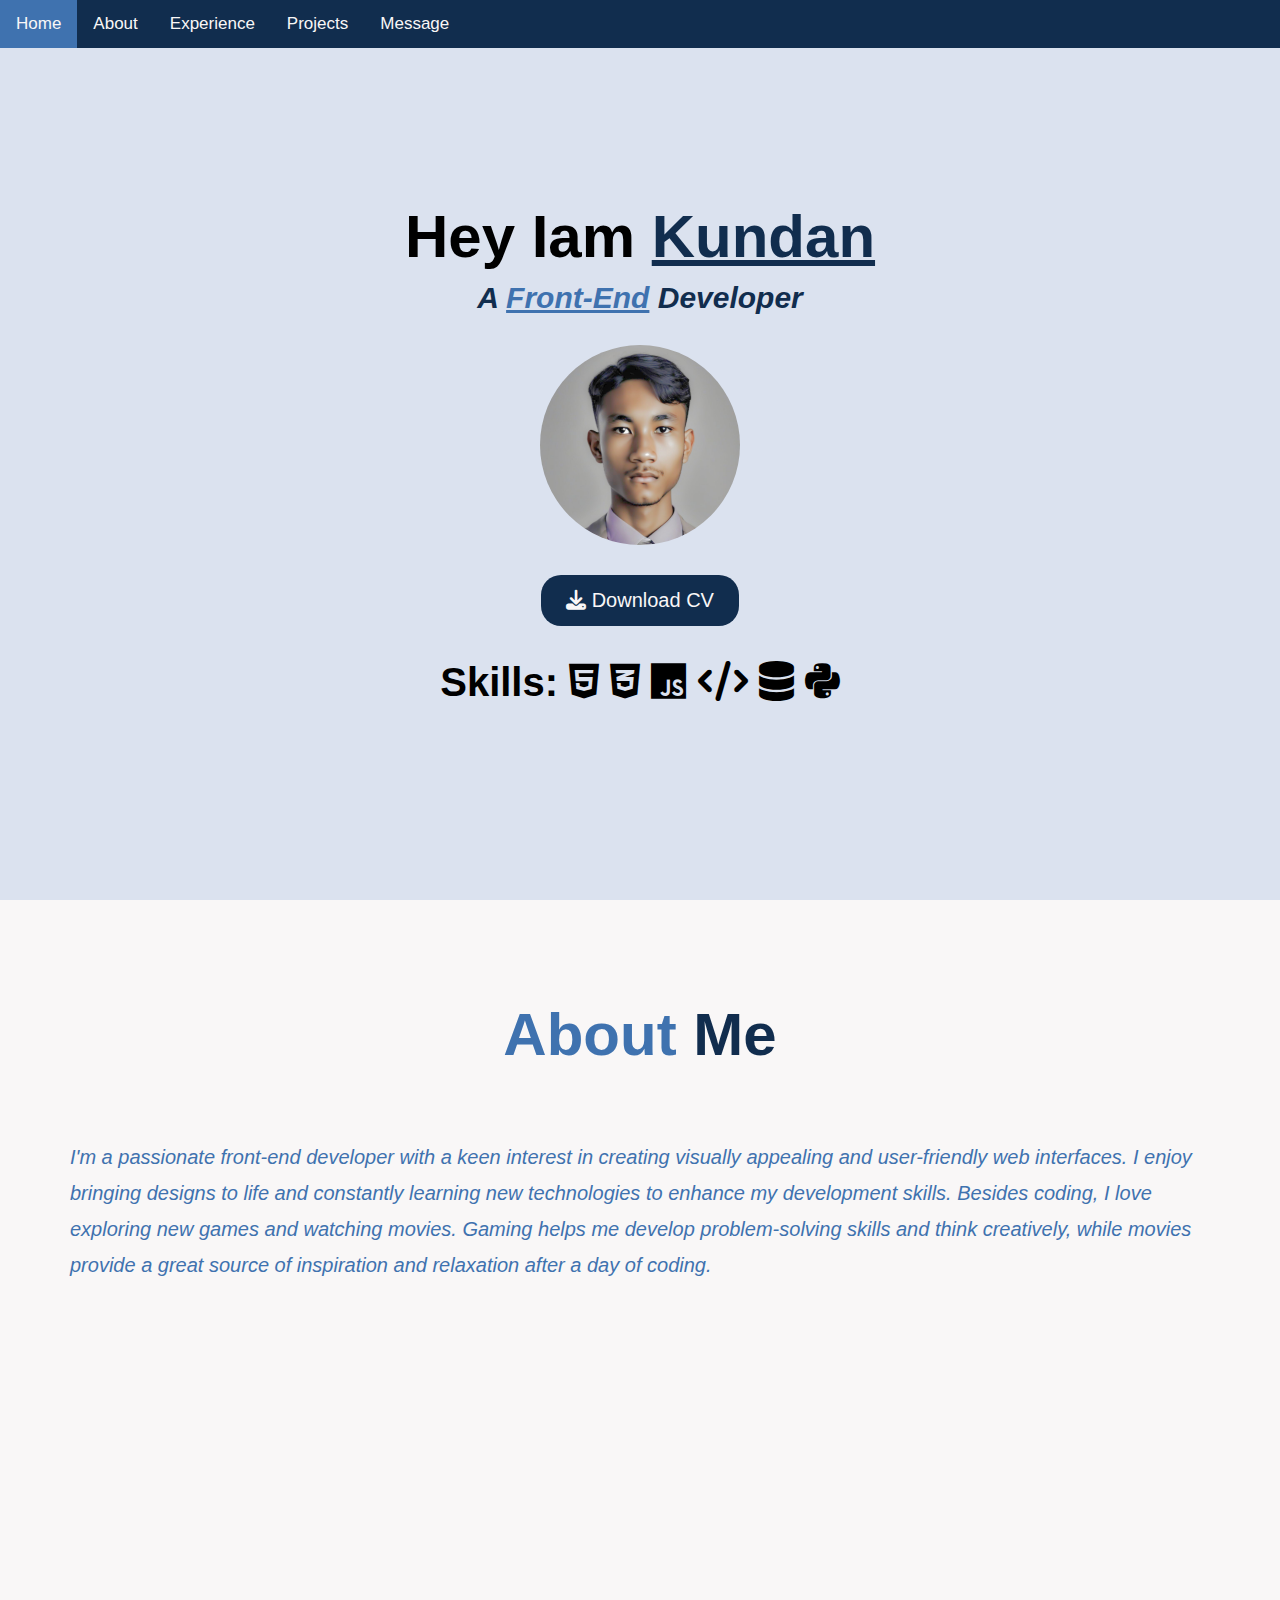
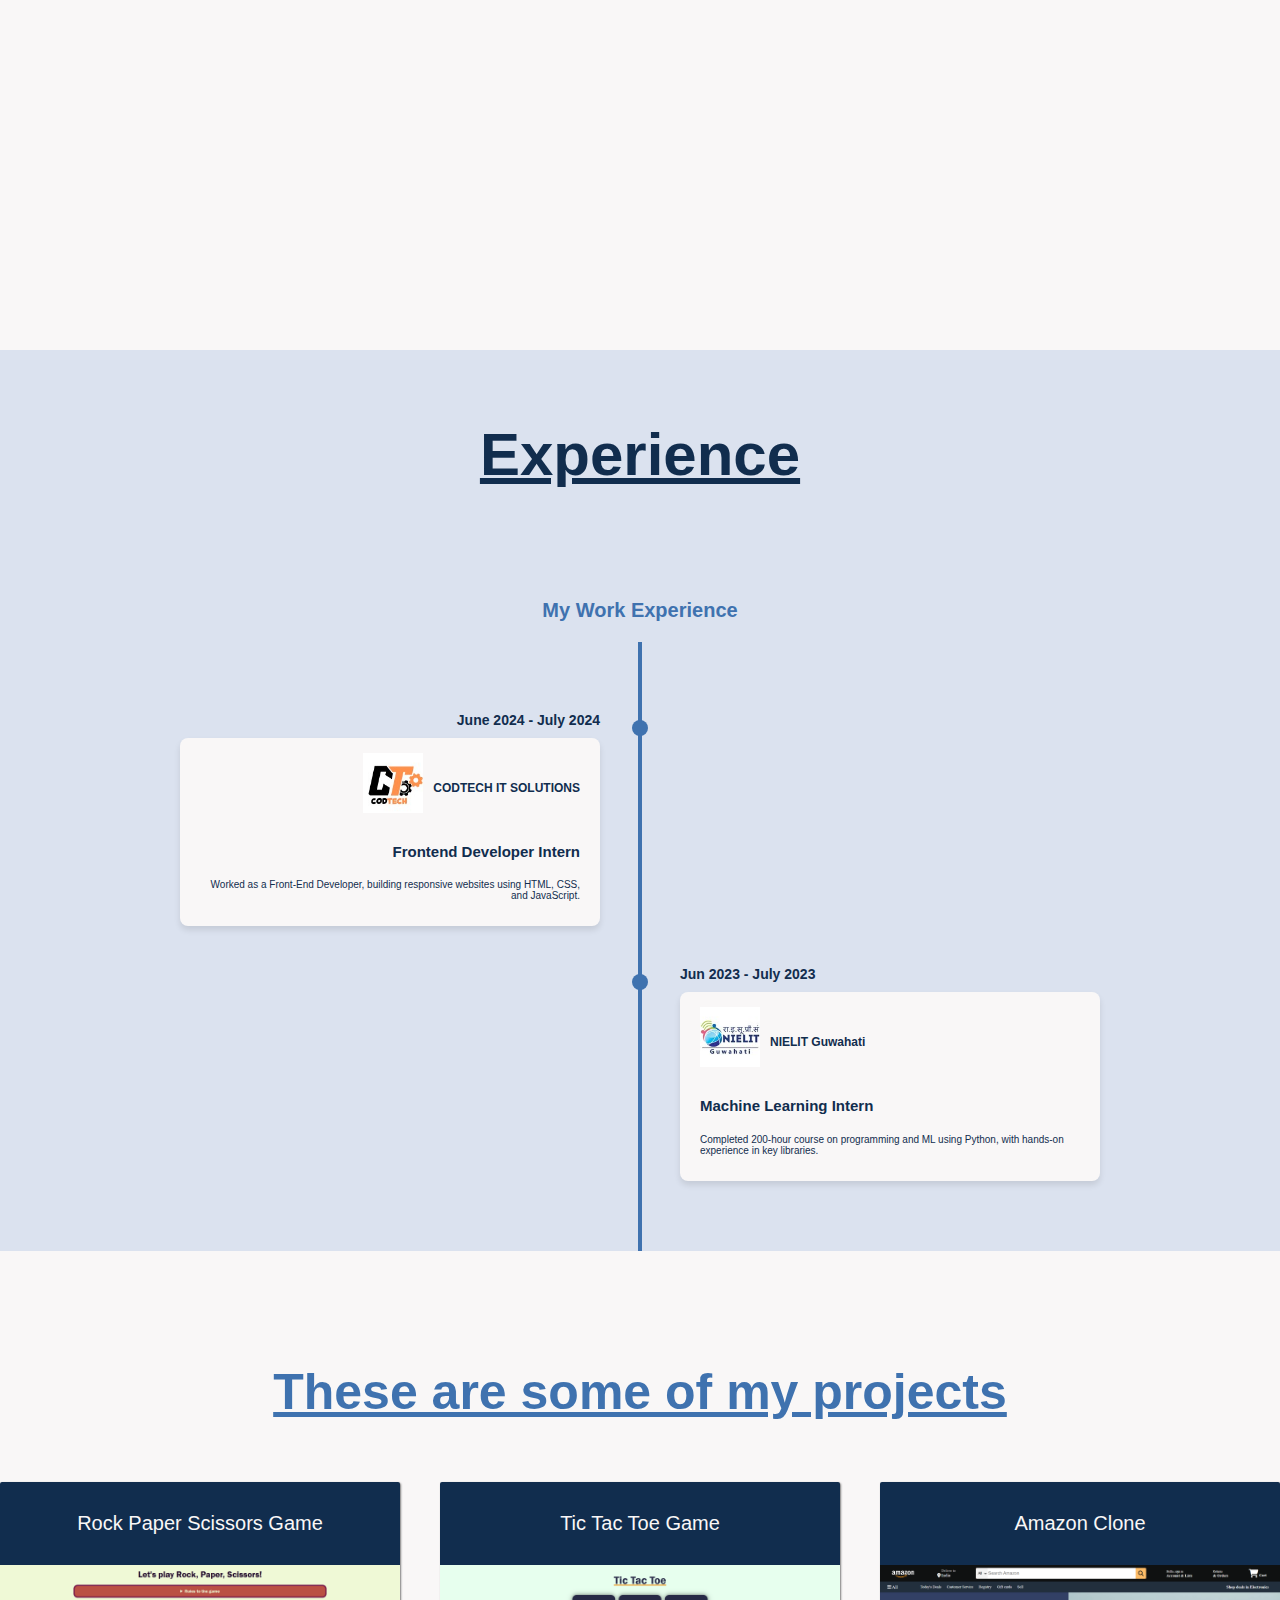
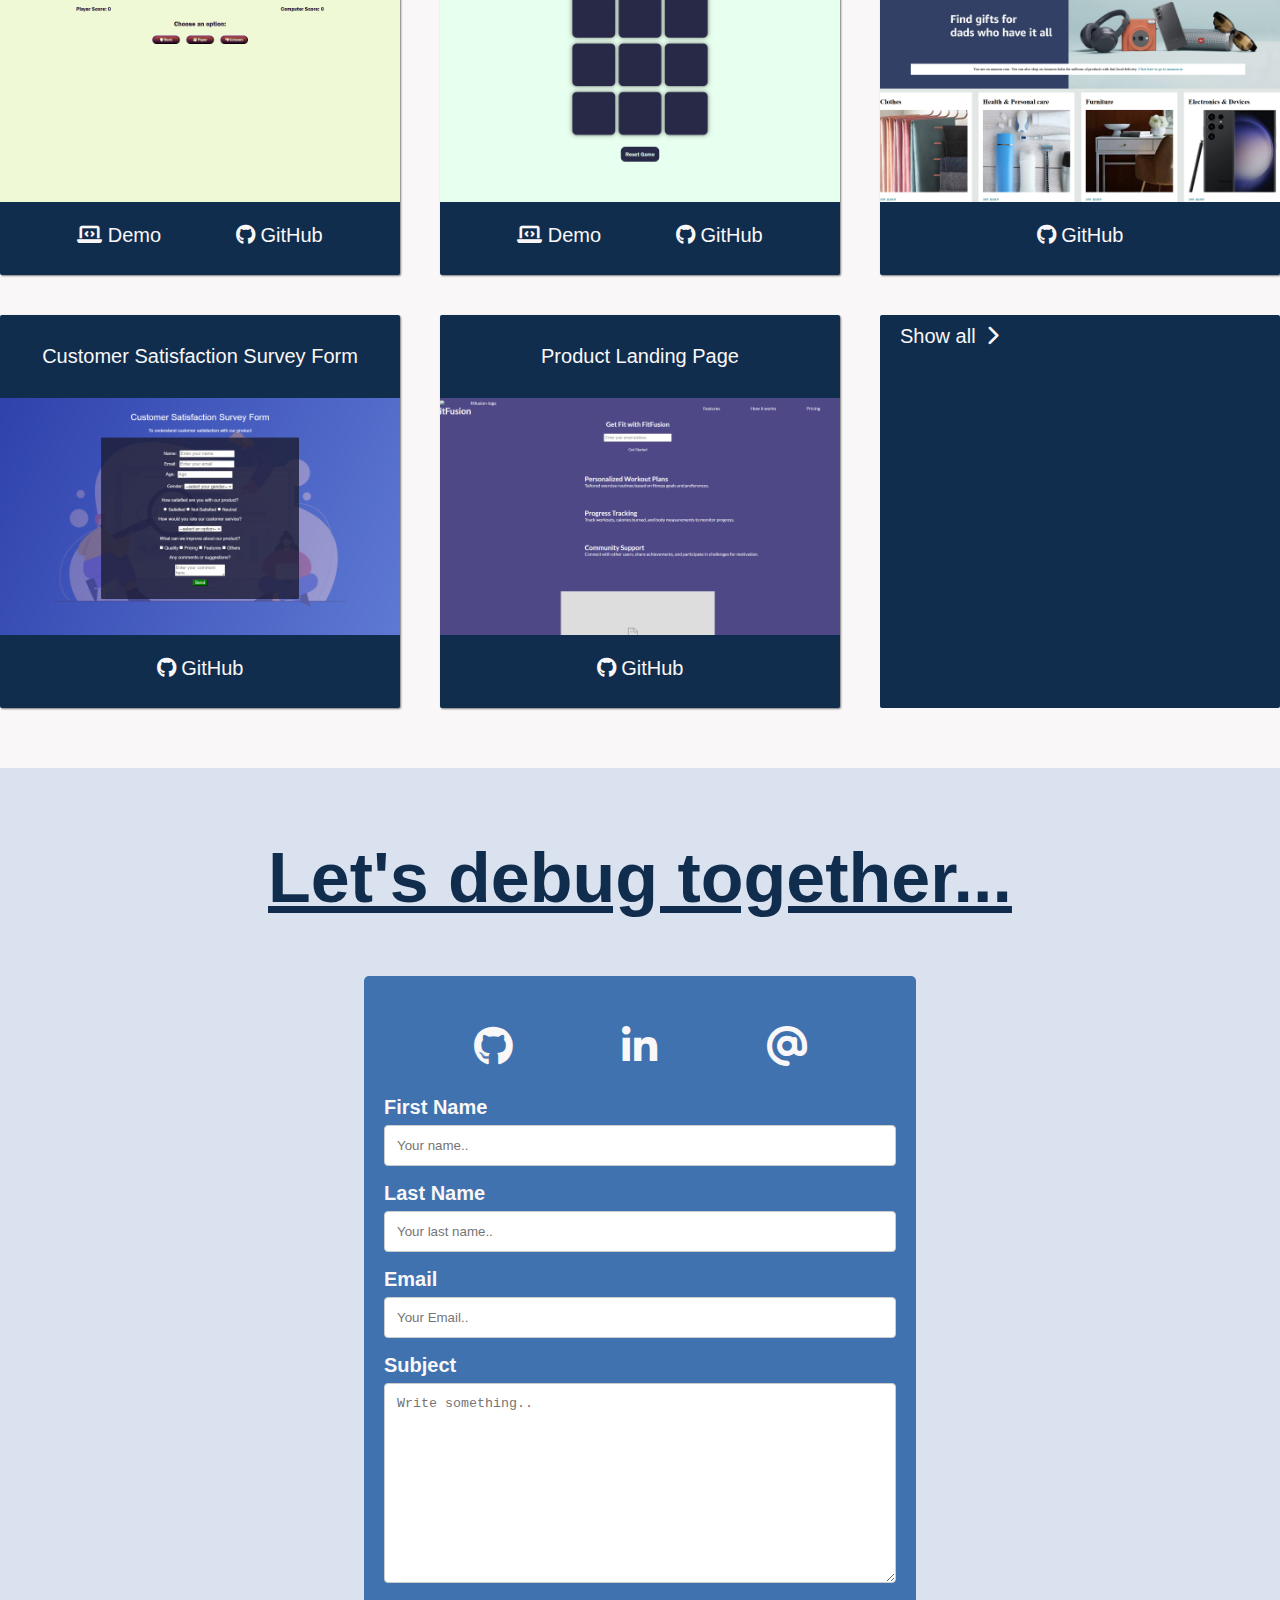
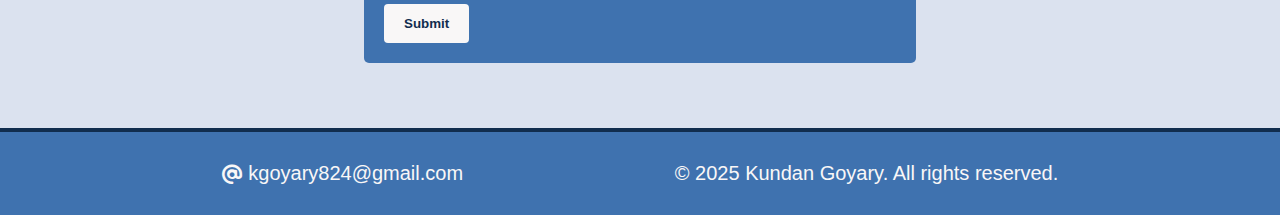
==== index.html @ cf5929ba "Update index.html" ====
<!DOCTYPE html>
<html lang="en">
<head>
    <meta name="viewport" content="width=device-width, initial-scale=1">
    <link rel="stylesheet" href="styles.css">
    <link rel="stylesheet" href="responsive.css">
    <link
    rel="stylesheet"
    href="https://use.fontawesome.com/releases/v5.8.2/css/all.css"
    integrity="sha384-oS3vJWv+0UjzBfQzYUhtDYW+Pj2yciDJxpsK1OYPAYjqT085Qq/1cq5FLXAZQ7Ay"
    crossorigin="anonymous"
  />
  <link rel="stylesheet" href="https://cdnjs.cloudflare.com/ajax/libs/font-awesome/6.4.0/css/all.min.css">

    <link rel="stylesheet" href="https://cdnjs.cloudflare.com/ajax/libs/font-awesome/4.7.0/css/font-awesome.min.css">
    <title>Kundan Goyary</title>
</head>
<body>
    <header></header>
    <main>
    <nav class="topnav" id="myTopnav">
        <a href="#home" class="active">Home</a>
        <a href="#about">About</a>
        <a href="#experience">Experience</a>
        <a href="#projects">Projects</a>
        <a href="#message">Message</a>
        <a href="javascript:void(0);" class="icon" onclick="myFunction()">
            <i class="fa fa-bars"></i>
        </a>
    </nav>
    <section id="home" class="home">
        <h1 class="home-content">Hey Iam <span class="name">Kundan</span></h1>
        <p class="home-content">A <span class="designation">Front-End</span> Developer</p>
        <img src="my_dp.png" class="dp" alt="My_DP">
        <a href="My_CV.pdf" target="_blank" class="button"><i class="fa-solid fa-download"></i> Download CV</a>
        <h2 class="skills">Skills:
          
          <i class="fa-brands fa-html5" class="home-icon"></i> 
          <i class="fa-brands fa-css3-alt" class="home-icon"></i>
          <i class="fa-brands fa-js" class="home-icon"></i>
          <i class="fa-solid fa-code" class="home-icon"></i>
          <i class="fa-solid fa-database" class="home-icon"></i>
          <i class="fa-brands fa-python" class="home-icon"></i>

        </h2>

    </section>
    <section id="about" class="about">
        <h2 class="about-me">About <span class="me">Me</span></h2>
        <p class="about-content">
            I'm a passionate front-end developer with a keen interest in creating visually appealing and user-friendly web interfaces. I enjoy bringing designs to life and constantly learning new technologies to enhance my development skills. Besides coding, I love exploring new games and watching movies. Gaming helps me develop problem-solving skills and think creatively, while movies provide a great source of inspiration and relaxation after a day of coding.
        </p>
    </section>
    <section id="experience" class="experience">
        <h2 class="timeline-title">Experience</h2>
        <h3 class="my-timeline">My Work Experience</h3>
    <div class="timeline-container">
      <div class="timeline-item left">
        <div class="timeline-dot"></div>
        <div class="timeline-date">June 2024 - July 2024</div>
        <div class="timeline-content">
          <div class="company-logo-name-left">
          <img src="codtech_logo.jpeg" alt="codtech_logo" class="timeline-logo">
          <h4 class="company-name">CODTECH IT SOLUTIONS</h4>
          </div>
          <h4 class="work-position">Frontend Developer Intern</h4>
          <p>Worked as a Front-End Developer, building responsive websites using HTML, CSS, and JavaScript.</p>
        </div>
      </div>

      <div class="timeline-item right">
        <div class="timeline-dot"></div>
        <div class="timeline-date">Jun 2023 - July 2023</div>
        <div class="timeline-content">
          <div class="company-logo-name">
          <img src="nielit_guwahati_logo.jpeg" alt="nielit_logo" class="timeline-logo">
          <h4 class="company-name">NIELIT Guwahati</h4>
          </div>
          <h4 class="work-position">Machine Learning Intern</h4>
          <p>Completed 200-hour course on programming and ML using Python, with hands-on experience in key libraries.</p>
        </div>
      </div>
    </div>      
    </section>
    <section id="projects" class="projects">
      <h2 class="projects-section-header">These are some of my projects</h2>

      <div class="projects-grid">
        <div class="project">
          <p class="project-links-title">
            Rock Paper Scissors Game
          </p>
      
          <img
            class="project-links-image"
            src="rock_paper_scissors.png"
            alt="project">
      
          <div class="project-links">
            <a href="https://rock-paper-scissors-game69.netlify.app/" target="_blank" class="demo"> <i class="fa-solid fa-laptop-code"></i> Demo </a>
            <a href="https://github.com/Kundan696922/rock_paper_scissors_game" target="_blank" class="github"> <i class="fa-brands fa-github"></i> GitHub </a>
          </div>
        </div>
        <div class="project">
          <p class="project-links-title">
            Tic Tac Toe Game
          </p>
      
          <img
            class="project-links-image"
            src="tic_tac_toe.png"
            alt="project">
      
          <div class="project-links">
            <a href="https://tic-tac-toe-6969.netlify.app/" target="_blank" class="demo"> <i class="fa-solid fa-laptop-code"></i> Demo </a>
            <a href="https://github.com/Kundan696922/tic_tac_toe" target="_blank" class="github"> <i class="fa-brands fa-github"></i> GitHub </a>
          </div>
        </div>

        <div class="project">
          <p class="project-links-title">
            Amazon Clone
          </p>
      
          <img
            class="project-links-image"
            src="amazon_clone.png"
            alt="project">
      
          <div class="project-links">
            <a href="https://github.com/Kundan696922/amazon_clone" target="_blank" class="github"> <i class="fa-brands fa-github"></i> GitHub </a>
          </div>
        </div>

        <div class="project">
          <p class="project-links-title">
            Customer Satisfaction Survey Form
          </p>
      
          <img
            class="project-links-image"
            src="customer_satisfactory.png"
            alt="project">
      
          <div class="project-links">
            <a href="https://github.com/Kundan696922/Customer_satisfaction_survey_form" target="_blank" class="github"> <i class="fa-brands fa-github"></i> GitHub </a>
          </div>
        </div>

        <div class="project">
          <p class="project-links-title">
            Product Landing Page
          </p>
      
          <img
            class="project-links-image"
            src="product_landing.png"
            alt="project">
      
          <div class="project-links">
            <a href="https://github.com/Kundan696922/product_landing_page" target="_blank" class="github"> <i class="fa-brands fa-github"></i> GitHub </a>
          </div>
        </div>
      <a
        href="https://github.com/Kundan696922?tab=repositories"
        class="btn btn-show-all"
        target="_blank"
        >Show all<i class="fas fa-chevron-right"></i
      ></a>
        </section>
    <section id="message" class="message">
      <h2 class="message-title">Let's debug together...</h2>
      <div class="contact-container">

        <div class="contact-links">
          <a
            id="profile-link"
            href="https://github.com/Kundan696922"
            target="_blank"
            class="btn contact-details"
            ><i class="fab fa-github fa-2x"></i> </a
          >
          <a
            href="https://www.linkedin.com/in/kundan-goyary/"
            target="_blank"
            class="btn contact-details"
            ><i class="fab fa-linkedin-in fa-2x"></i> </a
          >
          <a href="mailto:kgoyary824@gmail.com" class="btn contact-details"><i class="fas fa-at fa-2x"></i></a
          >
        </div>

        <form action="https://formsubmit.co/kgoyary824@gmail.com" method="POST" class="container-form">
      
          <label for="fname">First Name</label>
          <input type="text" id="fname" name="firstname" placeholder="Your name.." required>
      
          <label for="lname">Last Name</label>
          <input type="text" id="lname" name="lastname" placeholder="Your last name.." required>
          <label for="email">Email</label>
          <input type="email" id="email" name="email" placeholder="Your Email.." required>
          <label for="subject">Subject</label>
          <textarea id="subject" name="subject" placeholder="Write something.." style="height:200px" required></textarea>
      
          <input type="submit" value="Submit">
      
        </form>
      </div>
    </section>

    </main>
    <footer>
      <p>
        <i class="fas fa-at"></i>
        kgoyary824@gmail.com
      </p>
      <p>
        &copy; 2025 Kundan Goyary. All rights reserved.
      </p>
    </footer>
    <script src="script.js"></script>
</body>
</html>
---- styles.css ----
:root {
    --main-1: #F9F7F7;
    --main-2: #DBE2EF;
    --main-3: #3F72AF;
    --main-4: #112D4E;
}

html {
    font-size: 62.5%;
    scroll-behavior: smooth;
}

body {
    margin: 0;
    font-family: 'Raleway', sans-serif;
    width: 100%;
    height: 100vh;
    background-color: var(--main-1);
}


.topnav {
    overflow: hidden;
    background-color: var(--main-4);
    position: fixed;
    width: 100%;
    z-index: 10;
}

.topnav a {
    float: left;
    display: block;
    color: var(--main-1);
    text-align: center;
    padding: 14px 16px;
    text-decoration: none;
    font-size: 17px;
}

.topnav a:hover {
    background-color: var(--main-2);
    color: var(--main-3);
}

.topnav a.active {
    background-color: var(--main-3);
    color: var(--main-1);
}

.topnav .icon {
    display: none;
}


section {
    min-height: 100vh;
    /* padding: 5rem 9% 5rem; */
}

.home {
    display: flex;
    flex-direction: column;
    justify-content: center;
    width: 100%;
    height: 100vh;
    background-color: var(--main-2);
    align-items: center;
}

.home h1 {
    font-size: 6rem;
    font-family: 'Raleway', sans-serif;
    font-weight: 700;
    margin-bottom: -2rem;
}

.skills {
    font-size: 4rem;
}

.name {
    color: var(--main-4);
    text-decoration: underline;
}

.home  p {
    font-size: 3rem;
    font-weight:bold;
    font-style: italic;
    color: var(--main-4);
}

.designation {
    font-family: 'Raleway', sans-serif;
    color: var(--main-3);
    text-decoration: underline;
}

.dp {
    height: 200px;
    margin-bottom: -2rem;
    border-radius: 50%;
}

.button {
    text-decoration: none;
    background-color: var(--main-4);
    color: var(--main-1);
    border-radius: 2rem;
    font-size: 2rem;
    font-weight: 500;
    margin: 50px 0px 0px;
    padding: 14px 25px;
    transition: filter 0.25s;

}

.button:hover {
  color: var(--main-3);
}

.about {
    padding-top: 5rem;
    padding-bottom: 5rem;
    background-color: var(--main-1);
    color: var(--main-3);
    font-family: 'Raleway', sans-serif;
    display: flex;
    flex-wrap: wrap;
    flex-direction: column;
    width: 100%;
    align-items: center;
}

.about-me {
    font-size: 6rem;
}

.me {
    color: var(--main-4);
}

.about-content {
    font-size: 2rem;
    text-align: center;
    line-height: 1.8;
    padding-left: 7rem;
    padding-right: 7rem;
    text-align: left;
    font-style:oblique;
}


.experience {
    background-color: var(--main-2);
}


.timeline-title {
    color: var(--main-4);
    font-size: 6rem;
    text-align: center;
    padding-top: 7rem;
    padding-bottom: 6rem;
    text-decoration:underline;
    font-weight: bold;
}

.my-timeline {
    font-size: 2rem;
    text-align: center;
    color: var(--main-3);
    font-weight: bold;
}


.timeline-container {
    max-width: 1000px;
    margin: auto;
    padding: 50px 20px;
    position: relative;
  }
  
  .timeline-container h3 {
    text-align: center;
    margin-bottom: 50px;
    color: var(--main-4);
    font-size: 2.5rem;
  }
  
  .timeline-container {
    position: relative;
  }
  
  .timeline-container::before {
    content: "";
    position: absolute;
    top: 0;
    bottom: 0;
    left: 50%;
    width: 4px;
    background: var(--main-3);
    transform: translateX(-50%);
  }
  
  .timeline-item {
    position: relative;
    width: 50%;
    padding: 20px 40px;
    box-sizing: border-box;
  }
  
  .timeline-item.left {
    left: 0;
    text-align: right;
  }
  
  .timeline-item.right {
    left: 50%;
    text-align: left;
  }
  
  .timeline-dot {
    position: absolute;
    top: 28px;
    width: 16px;
    height: 16px;
    background-color: var(--main-3);
    border-radius: 50%;
    z-index: 2;
    left: calc(100% - 8px);
  }
  
  .timeline-item.right .timeline-dot {
    left: -8px;
  }
  
  .timeline-date {
    font-size: 14px;
    color: var(--main-4);
    font-weight: bold;
    margin-bottom: 10px;
    position: relative;
  }

  .company-logo-name-left{
    display: flex;
    justify-content: right;
    gap: 1rem;
    align-items: center;
    flex-wrap: wrap;
  }
  .company-logo-name{
    display: flex;
    justify-content: left;
    gap: 1rem;
    align-items: center;
  }
  
  .company-name{
    color: var(--main-4);
    font-size: 1.2rem;
    font-weight: bold;
    left: 0;
    text-align: right;
  }

  .work-position {
    color: var(--main-4);
    font-size: 1.5rem;
    font-weight: bold;
  }


  .timeline-content {
    background: var(--main-1);
    color: var(--main-4);
    padding: 15px 20px;
    border-radius: 8px;
    box-shadow: 0 4px 6px rgba(0,0,0,0.1);
  }
  
  .timeline-logo {
    height: 60px;
    margin-bottom: 10px;
    display: inline-block;
  }


.projects-section-header {
    padding-top: 7rem;
    padding-bottom: 2rem;
    font-size: 5rem;
    font-weight: bold;
    text-decoration: underline;
    color: var(--main-3);
    text-align: center;
}

  .projects-grid {
    display: grid;
    grid-template-columns:repeat(auto-fit, minmax(320px, 1fr) );
    grid-gap: 4rem;
    width: 100%;
    max-width: 1280px;
    margin: 0 auto;
    margin-bottom: 6rem;
  }
  
  
  
  .project {
    background: var(--main-4);
    color: var(--main-1);
    box-shadow: 1px 1px 2px rgba(0, 0, 0, 0.5);
    border-radius: 2px;
    text-align: center;
    padding-bottom: 2rem;
    text-decoration: none;
  }
  
  .code {
    color: var(--main-1);
    transition: color 0.3s ease-out;
  }
  
  .project:hover .code {
    color: var(--main-3);
  }

  .project-links-image{
    height: calc(100% - 13.6rem);
    width: 100%;
    object-fit: cover;
  }

  .project-links-title {
    font-size: 2rem;
    padding: 1rem 0.25rem;
  }

  .project-links {
    display: flex;
    flex-wrap: wrap;
    align-items:center;
    justify-content: space-evenly;
    padding: 2rem 0.25rem;
    font-size: 2rem;
    text-decoration: none;
    background-color: var(--main-4);
  }
  .demo {
    color: var(--main-1);
    text-decoration: none;
  }

  .demo:hover{
    color: var(--main-3);
  }

  .github {
    color: var(--main-1);
    text-decoration: none;
  }

  .github:hover {
    color: var(--main-3);
  }
  
  .btn {
    display: inline-block;
    padding: 1rem 2rem;
    border-radius: 2px;
  }
  
  .btn-show-all {
    font-size: 2rem;
    background: var(--main-4);
    color: var(--main-1);
    transition: background 0.3s ease-out;
    text-decoration: none;
  }
  
  .btn-show-all:hover {
    background: var(--main-3);
    color: var(--main-2);
  }
  
  .btn-show-all:hover > i {
    transform: translateX(2px);
  }
  
  .btn-show-all > i {
    margin-left: 10px;
    transform: translateX(0);
    transition: transform 0.3s ease-out;
  }

.message {
    background-color: var(--main-2);
    padding-bottom: 6rem;
}

.message-title {
    font-size: 7rem;
    color: var(--main-4);
    text-align: center;
    text-decoration: underline;
    padding-top: 7rem;
    font-weight: bold;
}

  input[type=text], select, textarea {
    width: 100%; /* Full width */
    padding: 12px; /* Some padding */ 
    border: 1px solid #ccc; /* Gray border */
    border-radius: 4px; /* Rounded borders */
    box-sizing: border-box; /* Make sure that padding and width stays in place */
    margin-top: 6px; /* Add a top margin */
    margin-bottom: 16px; /* Bottom margin */
    resize: vertical /* Allow the user to vertically resize the textarea (not horizontally) */
  }
  
  input[type=email], select, textarea {
    width: 100%; /* Full width */
    padding: 12px; /* Some padding */ 
    border: 1px solid #ccc; /* Gray border */
    border-radius: 4px; /* Rounded borders */
    box-sizing: border-box; /* Make sure that padding and width stays in place */
    margin-top: 6px; /* Add a top margin */
    margin-bottom: 16px; /* Bottom margin */
    resize: vertical /* Allow the user to vertically resize the textarea (not horizontally) */
  }

  /* Style the submit button with a specific background color etc */
  input[type=submit] {
    background-color: var(--main-1);
    color: var(--main-4);
    padding: 12px 20px;
    border: none;
    border-radius: 4px;
    cursor: pointer;
    font-weight: bold;
    
 }
  
  /* When moving the mouse over the submit button, add a darker green color */
  input[type=submit]:hover {
    background-color: var(--main-4);
    color: var(--main-1);
  }
  
  /* Add a background color and some padding around the form */
  .contact-container {
    border-radius: 5px;
    background-color: var(--main-3);
    color: var(--main-1);
    font-size: 2rem;
    font-weight: bold;
    padding: 20px;
    width: 40%;
    align-items:center;
    justify-content: center;
    margin: 0 auto;
  }

.contact-links {
    display: flex;
    flex-wrap: wrap;
    padding-top: 2rem;
    padding-bottom: 2rem;
    justify-content: space-evenly;
}

  .contact-links a {
    color: var(--main-1);
    text-decoration: none;
  }

  .contact-links a:hover {
    color: var(--main-4);
  }
  .contact-links a i:hover {
    color: var(--main-4);
  }

  footer {
    font-weight: 300;
    display: flex;
    flex-wrap: wrap;
    justify-content: space-evenly;
    padding: 2rem;
    background: var(--main-3);
    border-top: 4px solid var(--main-4);
  }
  
  footer > p {
    margin: 1rem;
    color: var(--main-1);
    font-size: 2rem;
  }
  
  footer i {
    vertical-align: middle;
  }
---- responsive.css ----
@media screen and (max-width: 600px) {
    .topnav a:not(:first-child) {
        display: none;
    }
    
    .topnav a.icon {
        float: right;
        display: block;
    }
}

@media screen and (max-width: 600px) {
    .topnav.responsive {
        position: relative;
        height: 100vh;
    }
    
    .topnav.responsive .icon {
        position: absolute;
        right: 0;
        top: 0;
    }
    
    .topnav.responsive a {
        float: none;
        display: block;
        text-align: left;
    }

    .home h1 {
        font-size: 4rem;
    }
    .home p {
        font-size: 2rem;
    }

    .skills {
        align-items: center;
        font-size: 3rem;
    }

    .about-content {
        font-size: 1.5rem;
        padding-left: 3rem;
        padding-right: 3rem;
    }
    .timeline-container::before {
        left: 20px;
      }
    
      .timeline-item,
      .timeline-item.left,
      .timeline-item.right {
        width: 100%;
        left: 0;
        padding-left: 50px;
        text-align: left;
      }
    
      .timeline-dot {
        left: 12px !important;
      }
    
      .timeline-content {
        margin-top: 10px;
      }

      .company-logo-name-left {
        justify-content: left;
      }

      .company-name {
        font-size: 0.9rem;
      }

      .projects-section-header {
        font-size: 2.3rem;
        font-weight: bold;
      }

      .projects-grid {
        width: 80%;
      }

      .project-title {
        font-size: 1.6rem;
      }
      .btn-show-all {
        font-size: 1.5rem;
      }

      input[type=submit] {
        width: 100%;
        font-size: 1rem;
      }
    
      .message-title {
        font-size: 3rem;
      }

      .contact-links {
        display: flex;
        flex-direction:row;
        justify-content: center;
        align-items: center;
      }
    
      .contact-links a {
        font-size: 2.5rem;
      }

      .contact-container {
        width: 70%;
      }

      footer {
        padding: 1rem;
      }
      footer > p {
        margin: 1rem;
        font-size: 1rem;
      }
}
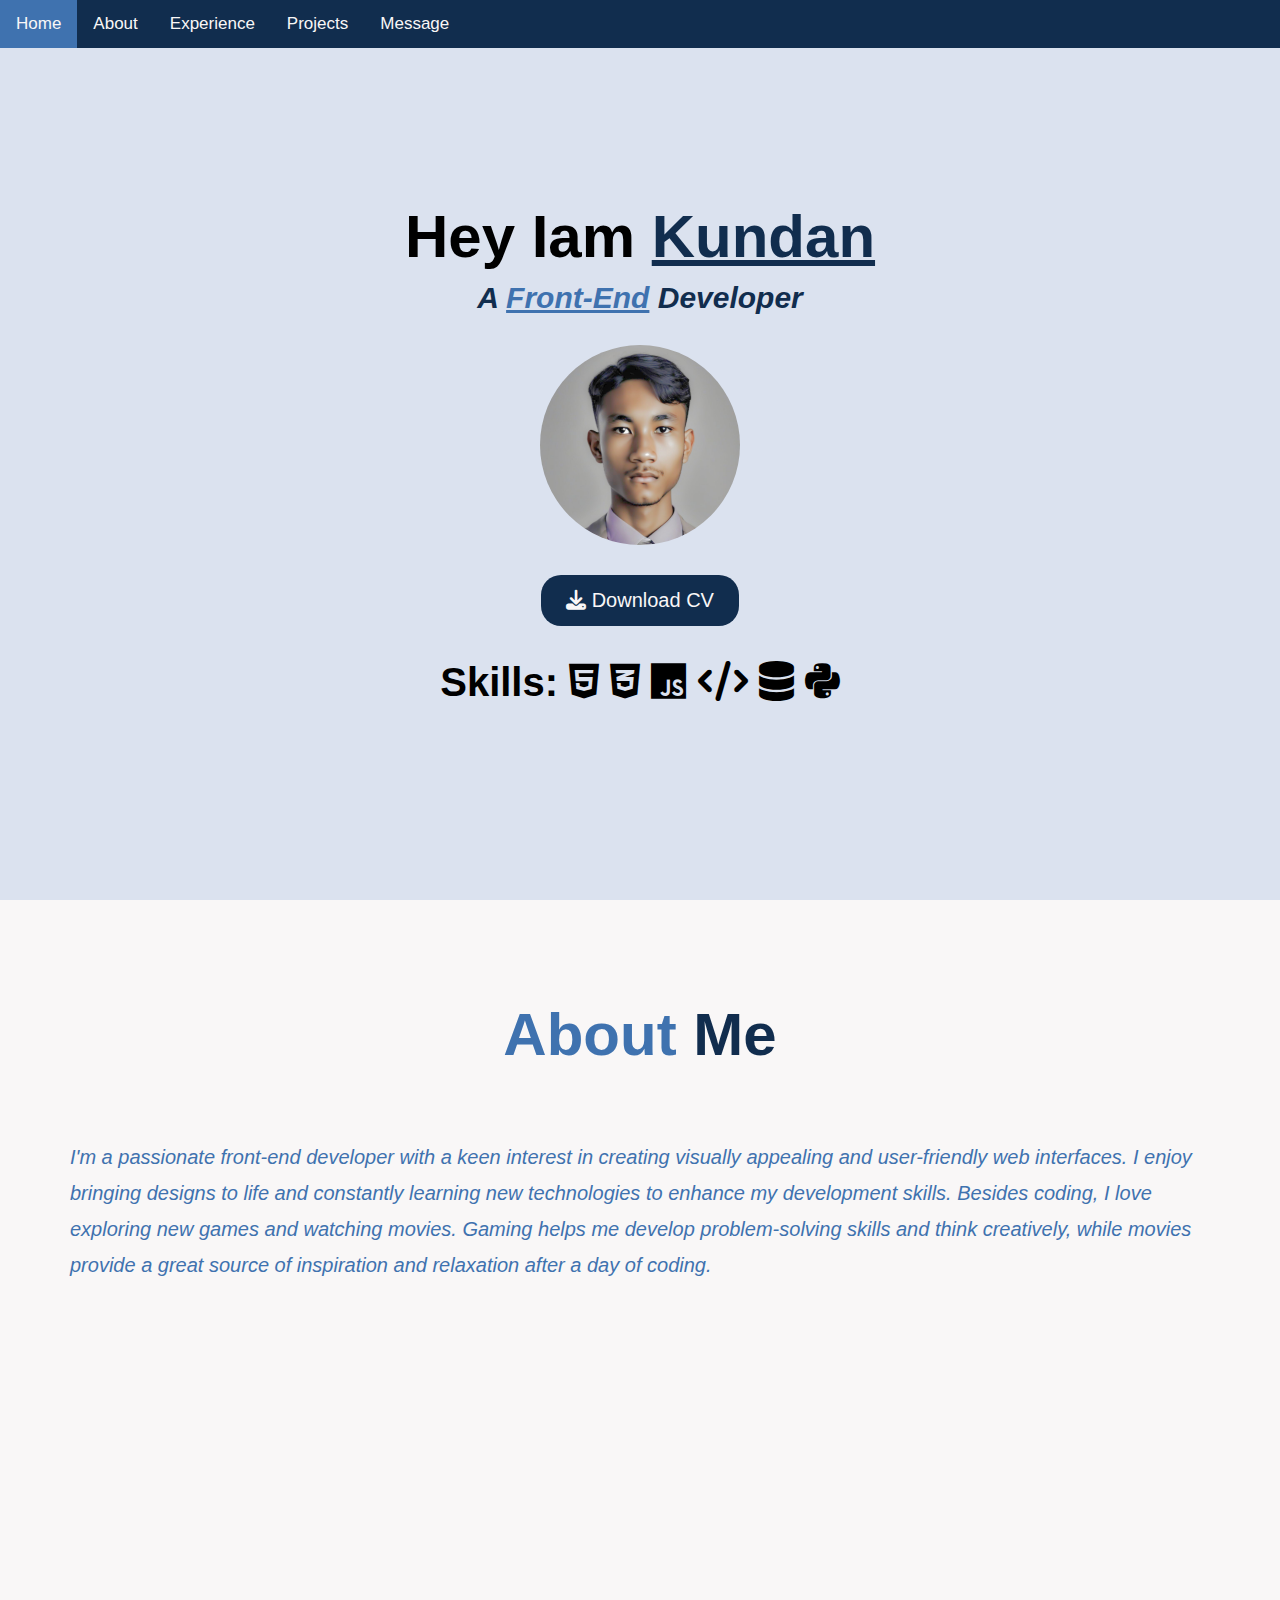
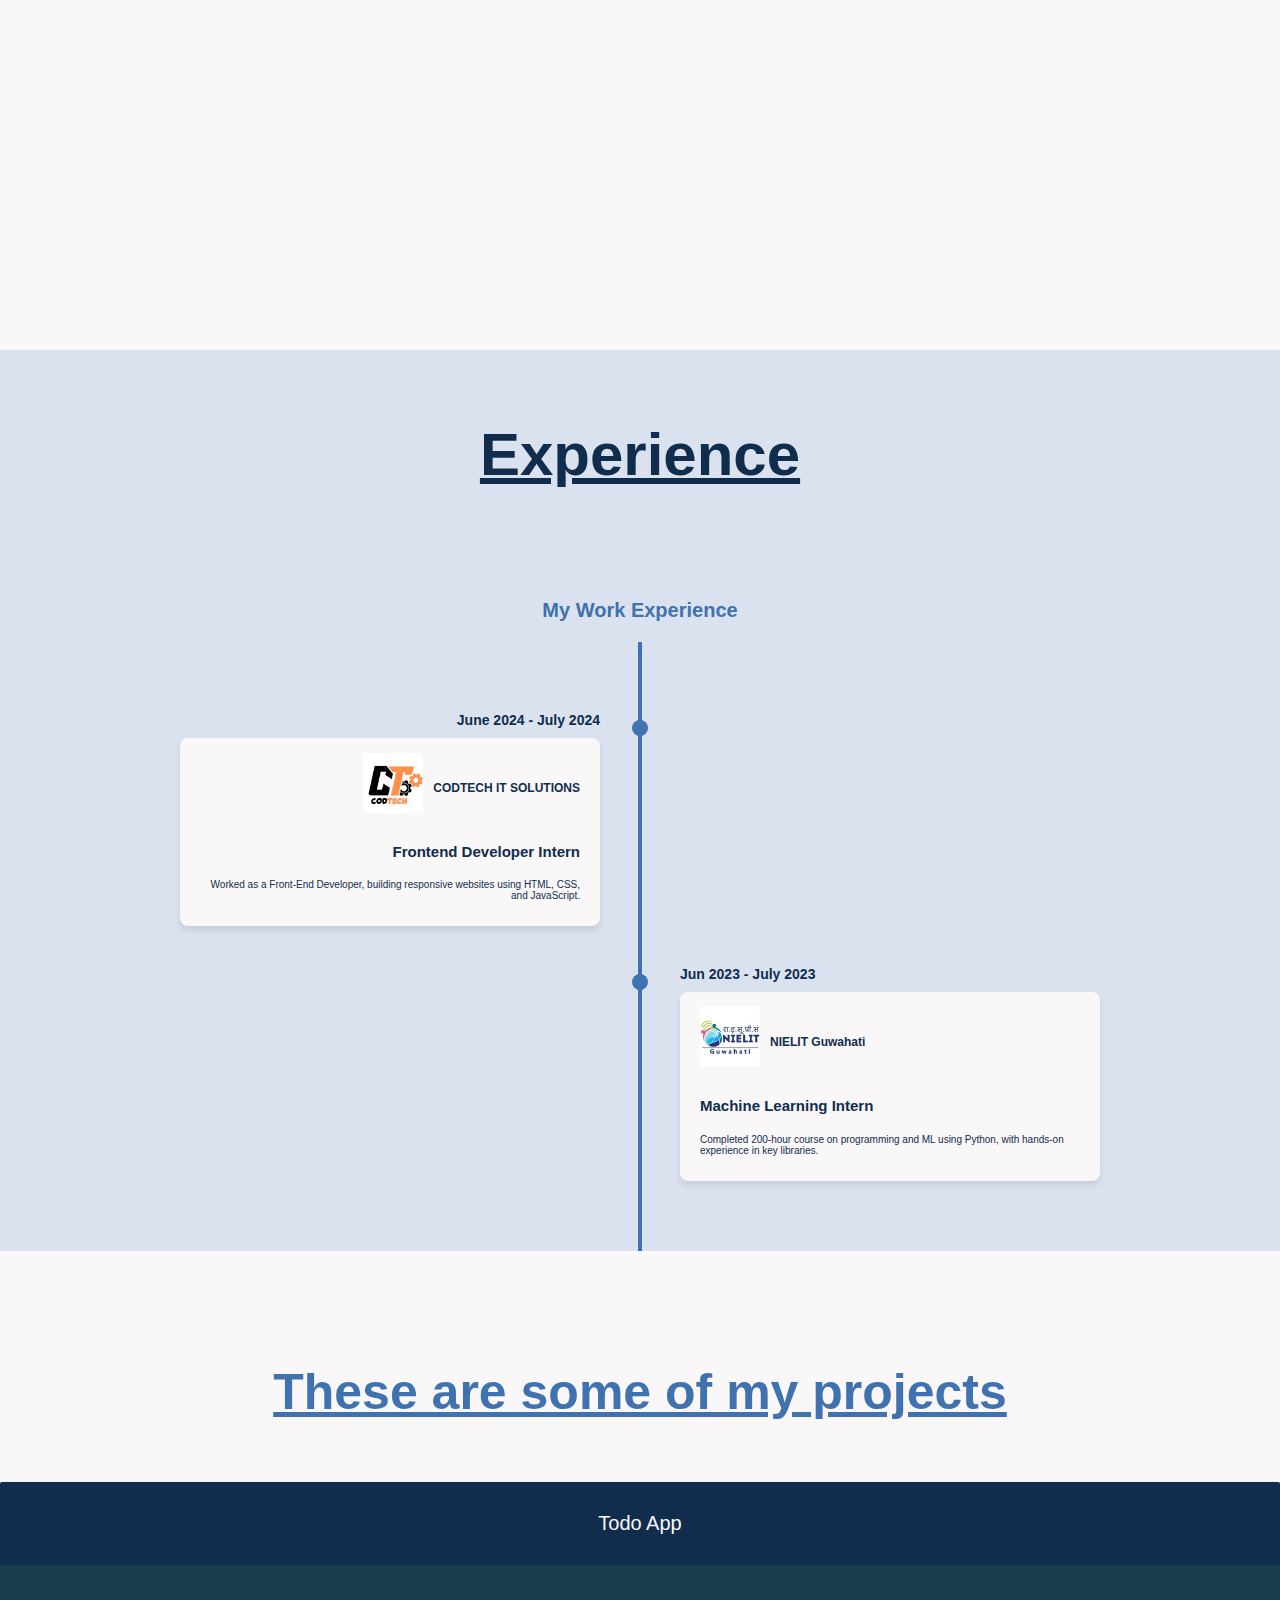
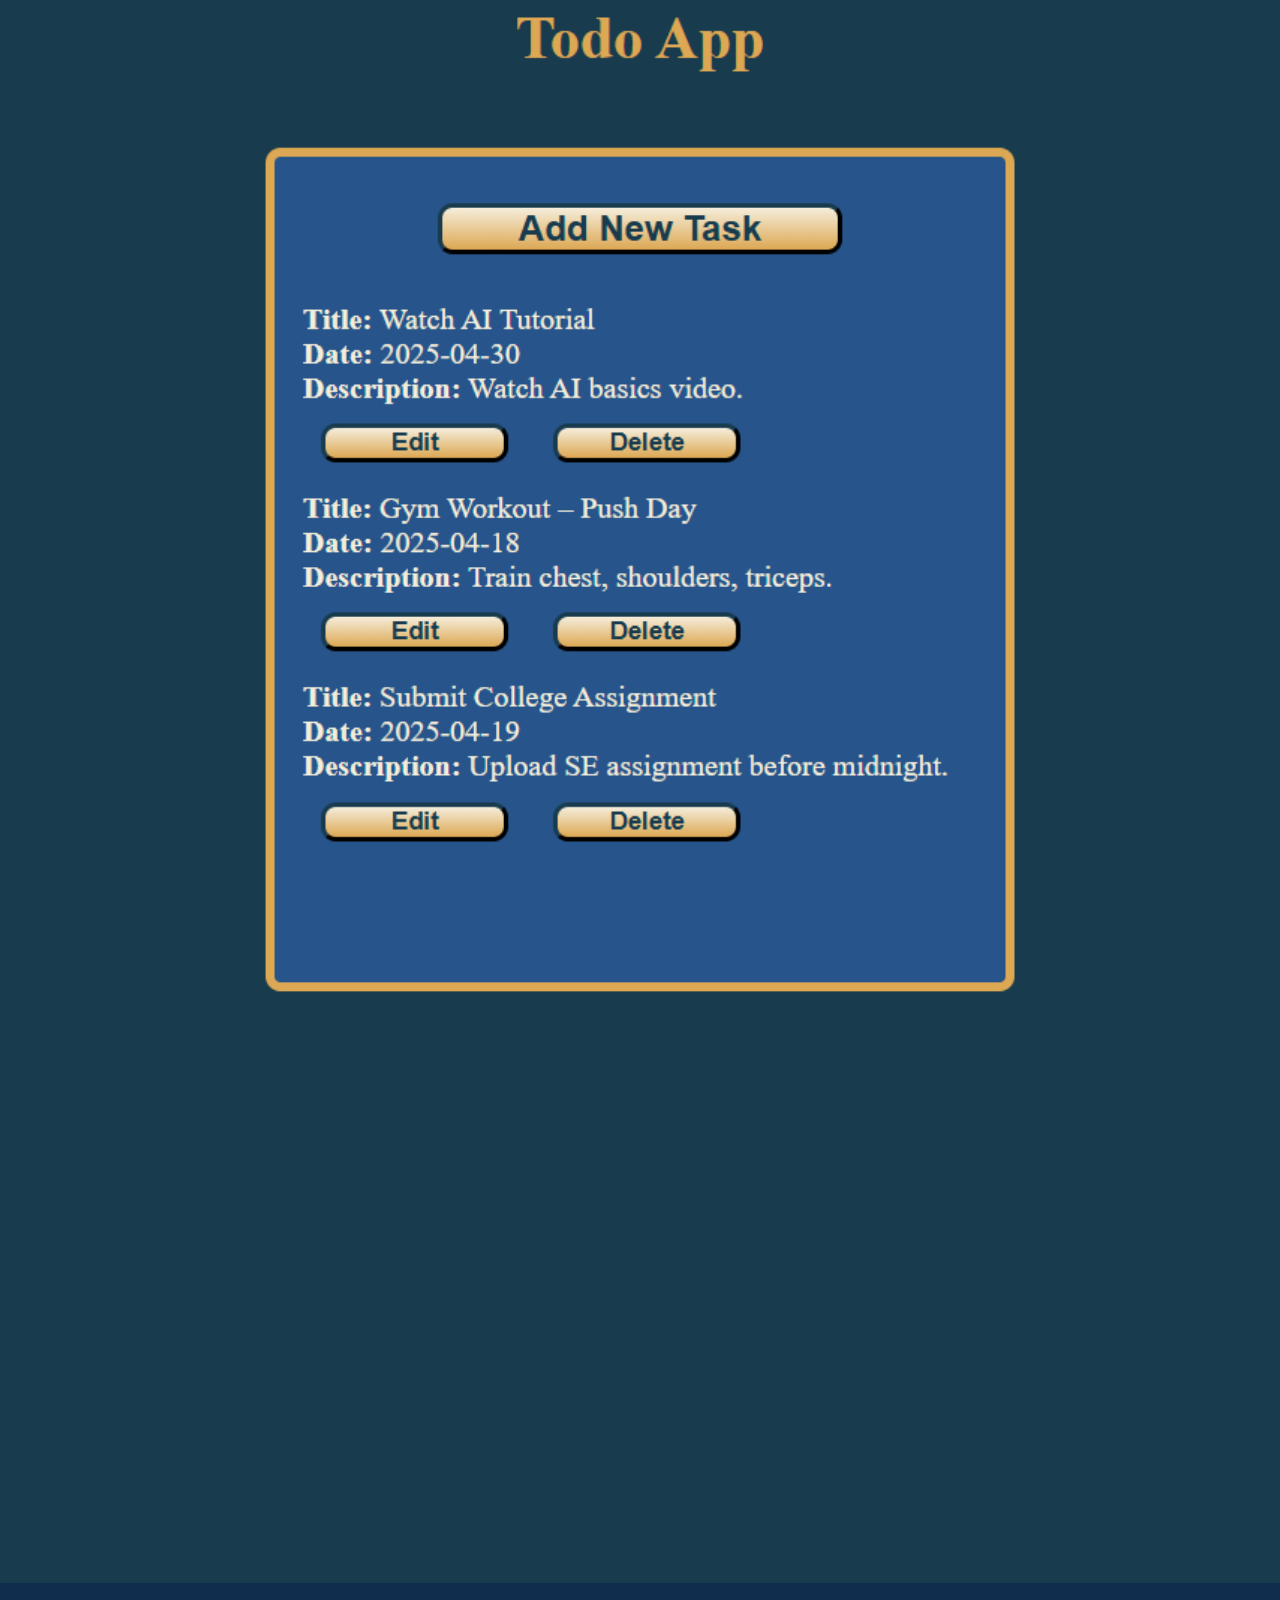
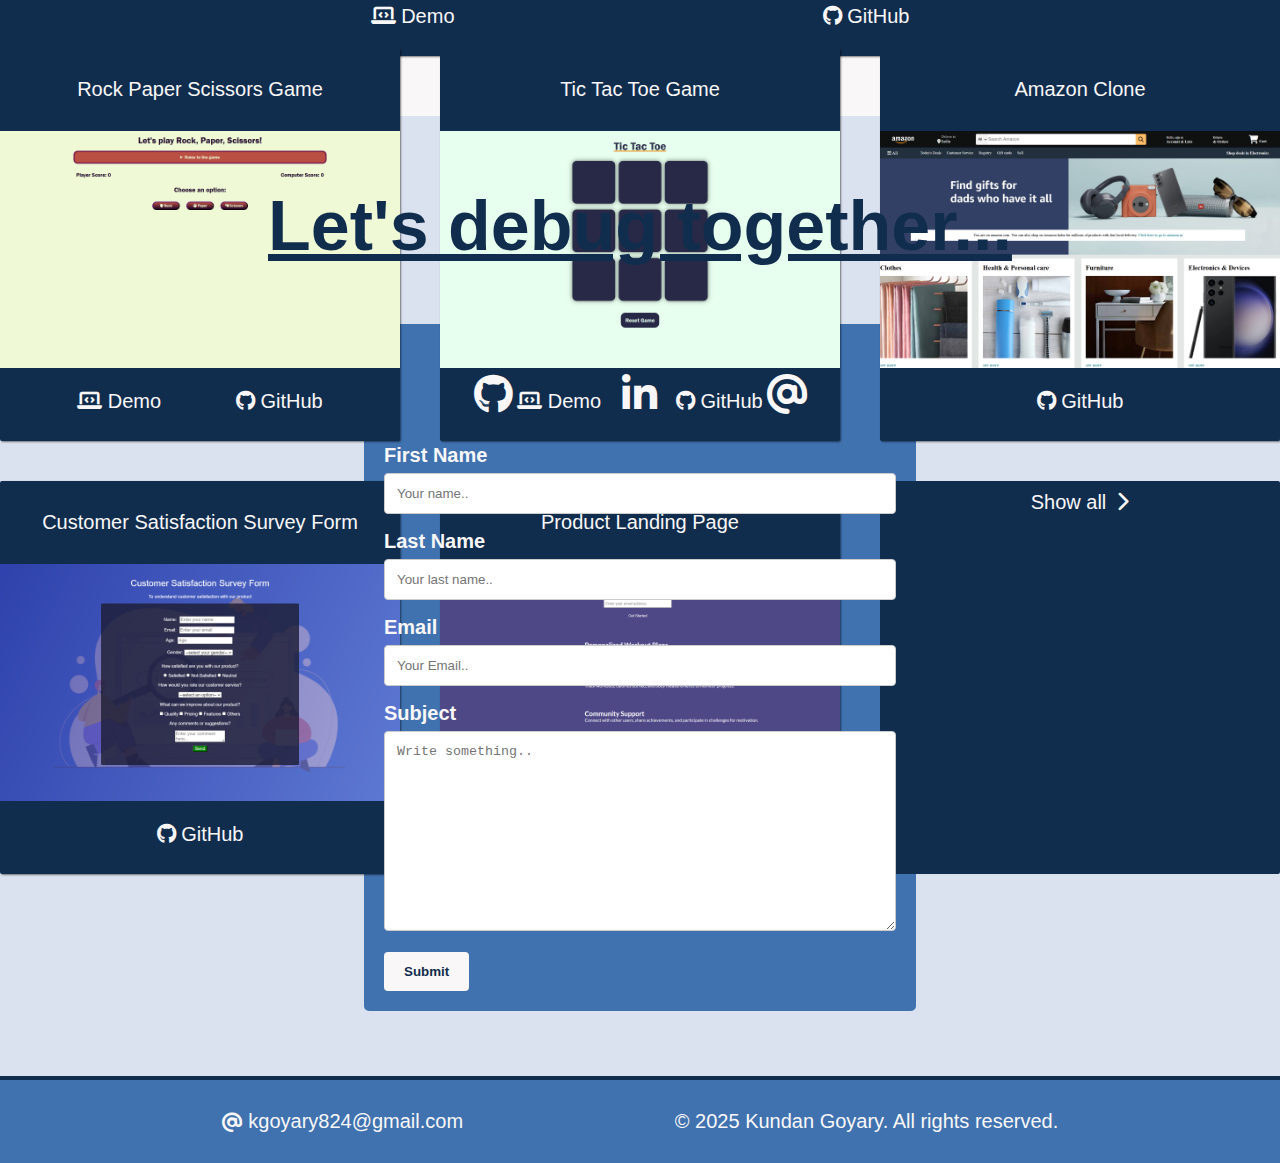
==== commit 59024a5a: "Update index.html" ====
--- a/index.html
+++ b/index.html
@@ -85,6 +85,23 @@
     <section id="projects" class="projects">
       <h2 class="projects-section-header">These are some of my projects</h2>
 
+
+      <div class="projects-grid">
+        <div class="project">
+          <p class="project-links-title">
+            Todo App
+          </p>
+      
+          <img
+            class="project-links-image"
+            src="todo_app.png"
+            alt="project">
+      
+          <div class="project-links">
+            <a href="https://todo-app6969.netlify.app/" target="_blank" class="demo"> <i class="fa-solid fa-laptop-code"></i> Demo </a>
+            <a href="https://github.com/Kundan696922/todo-app" target="_blank" class="github"> <i class="fa-brands fa-github"></i> GitHub </a>
+      </div>
+            
       <div class="projects-grid">
         <div class="project">
           <p class="project-links-title">
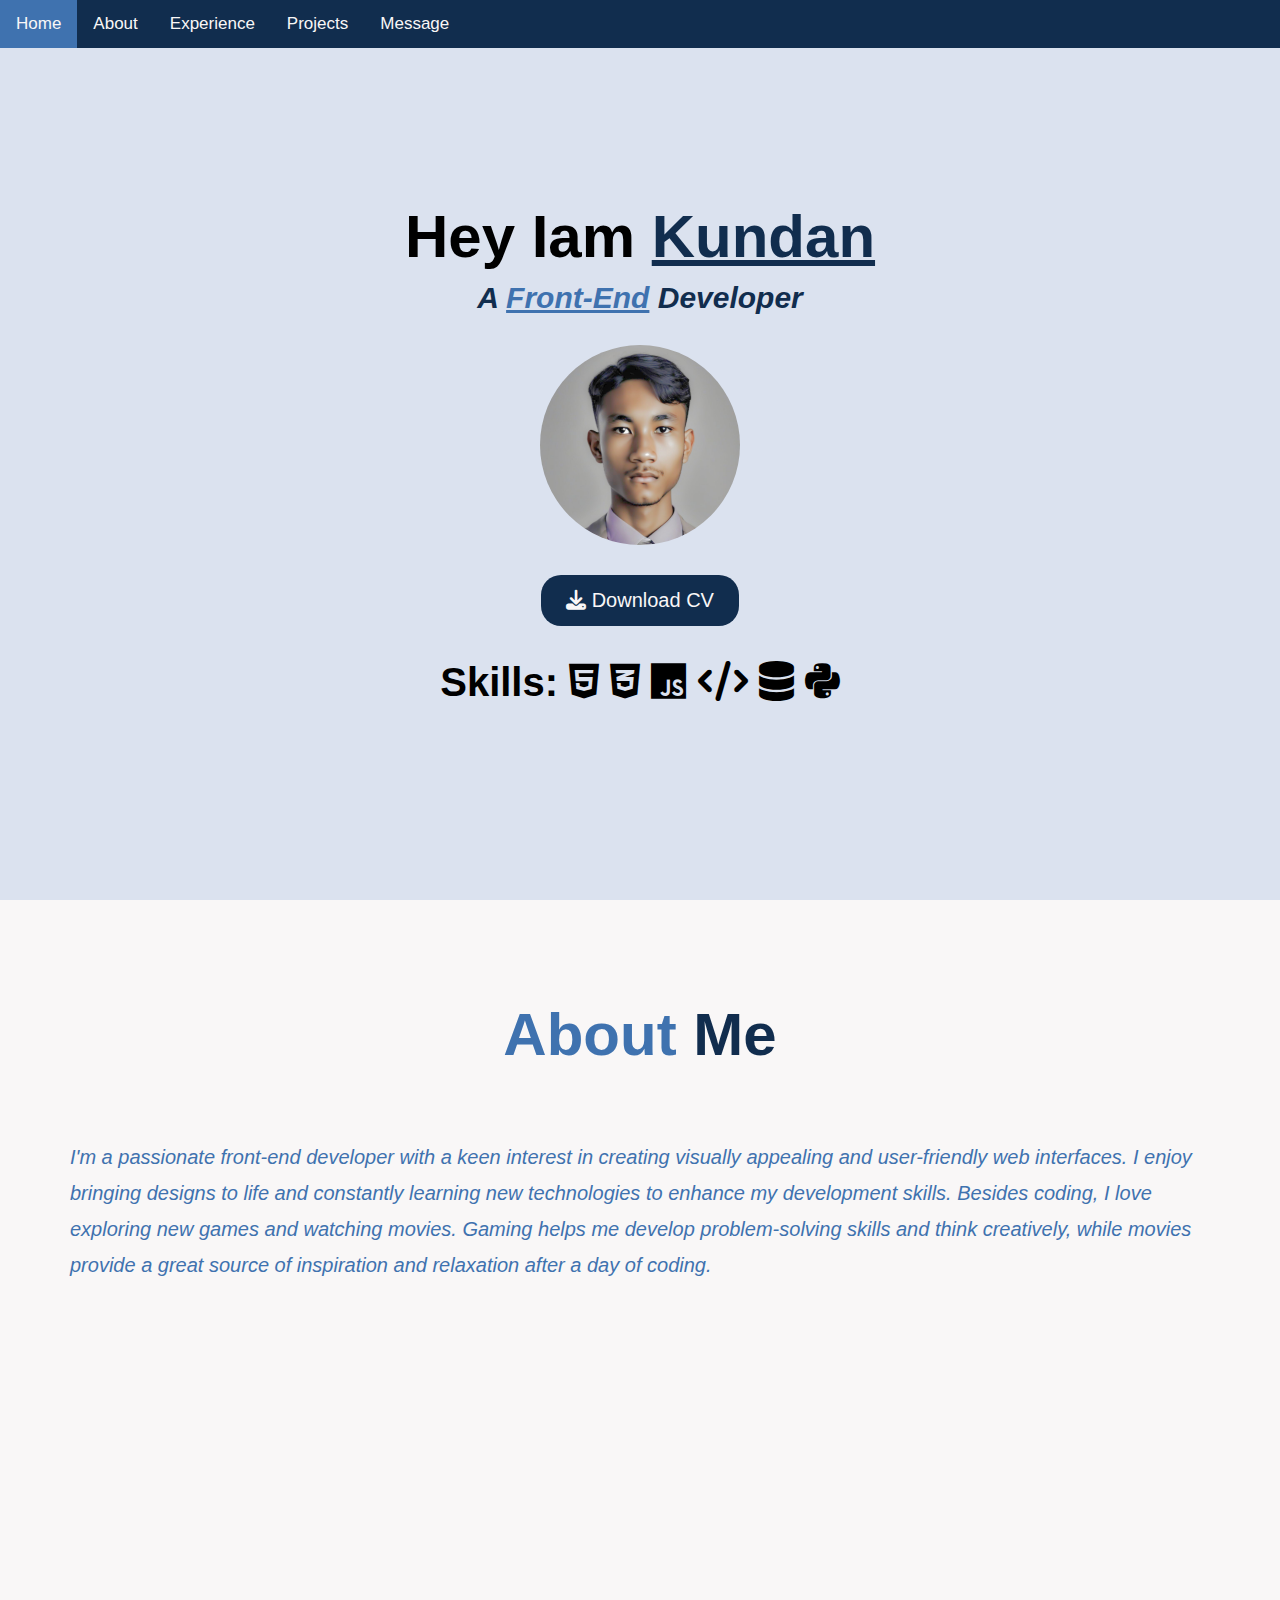
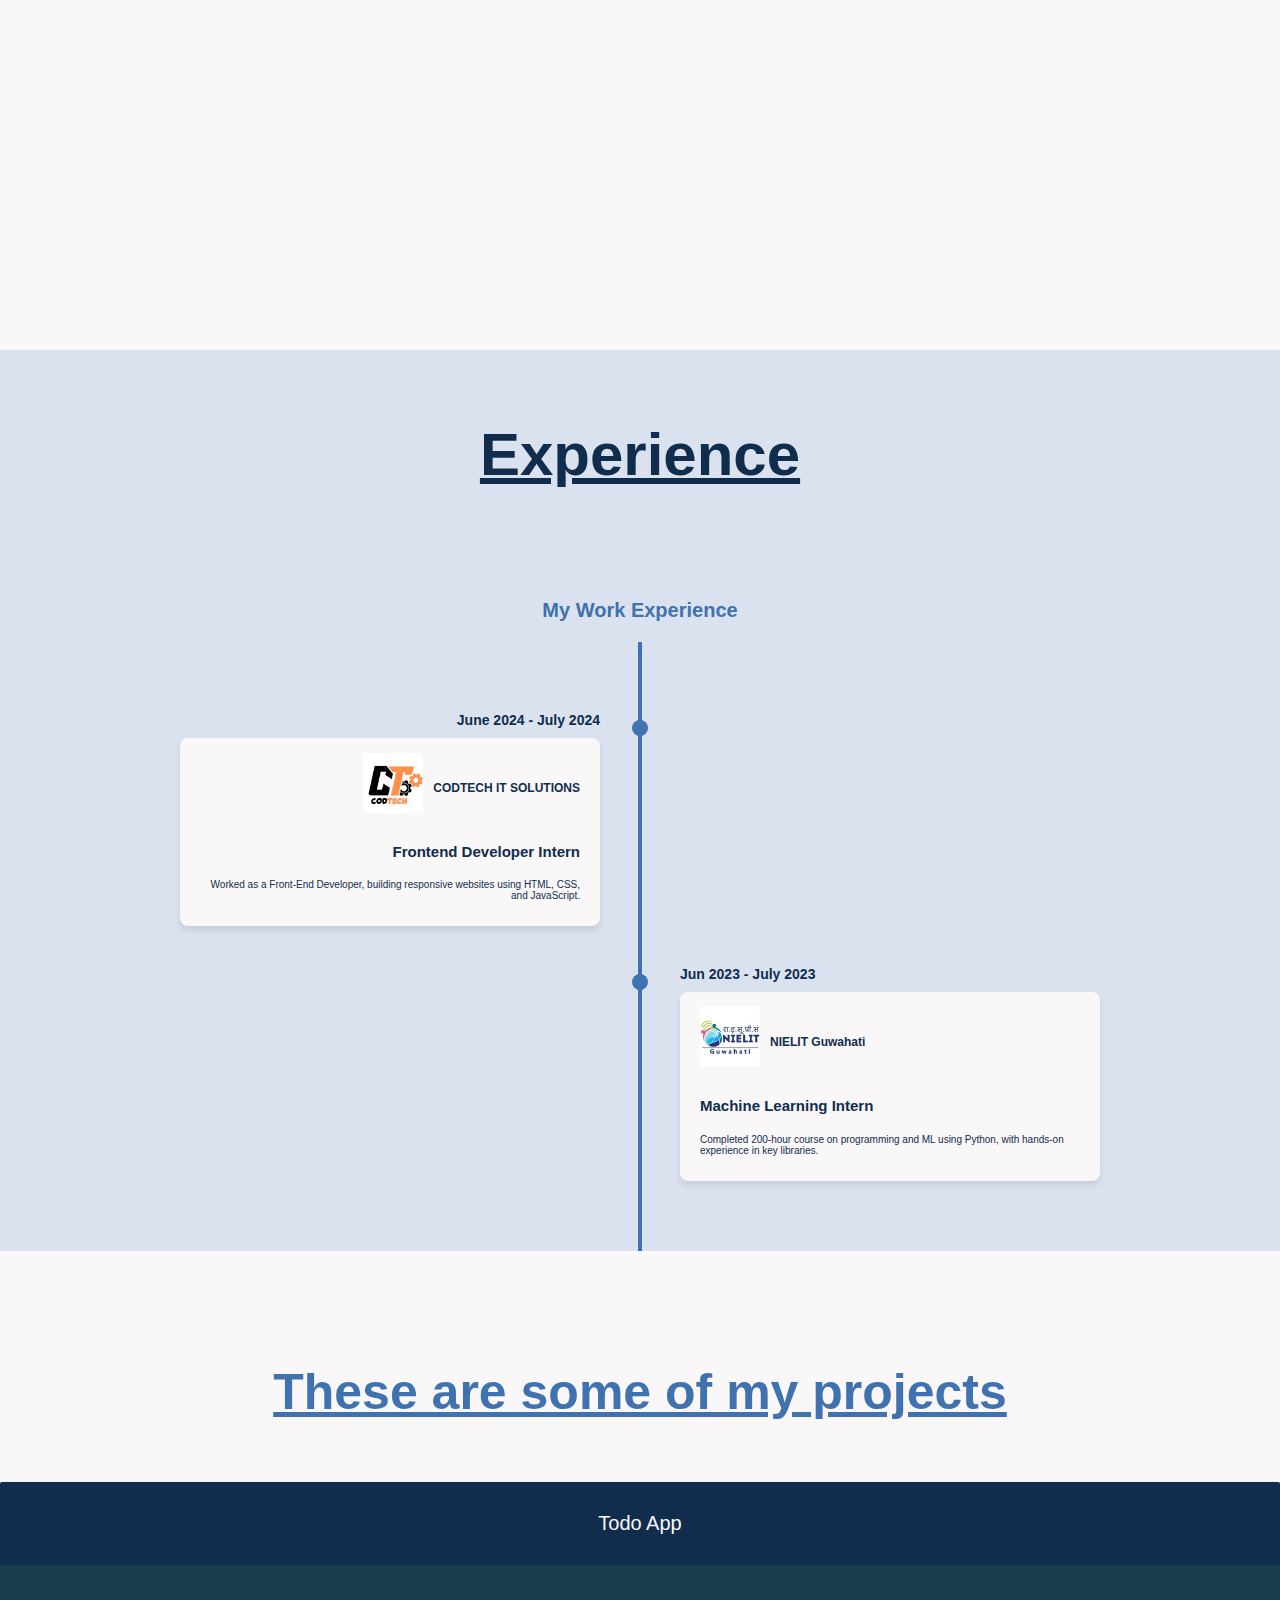
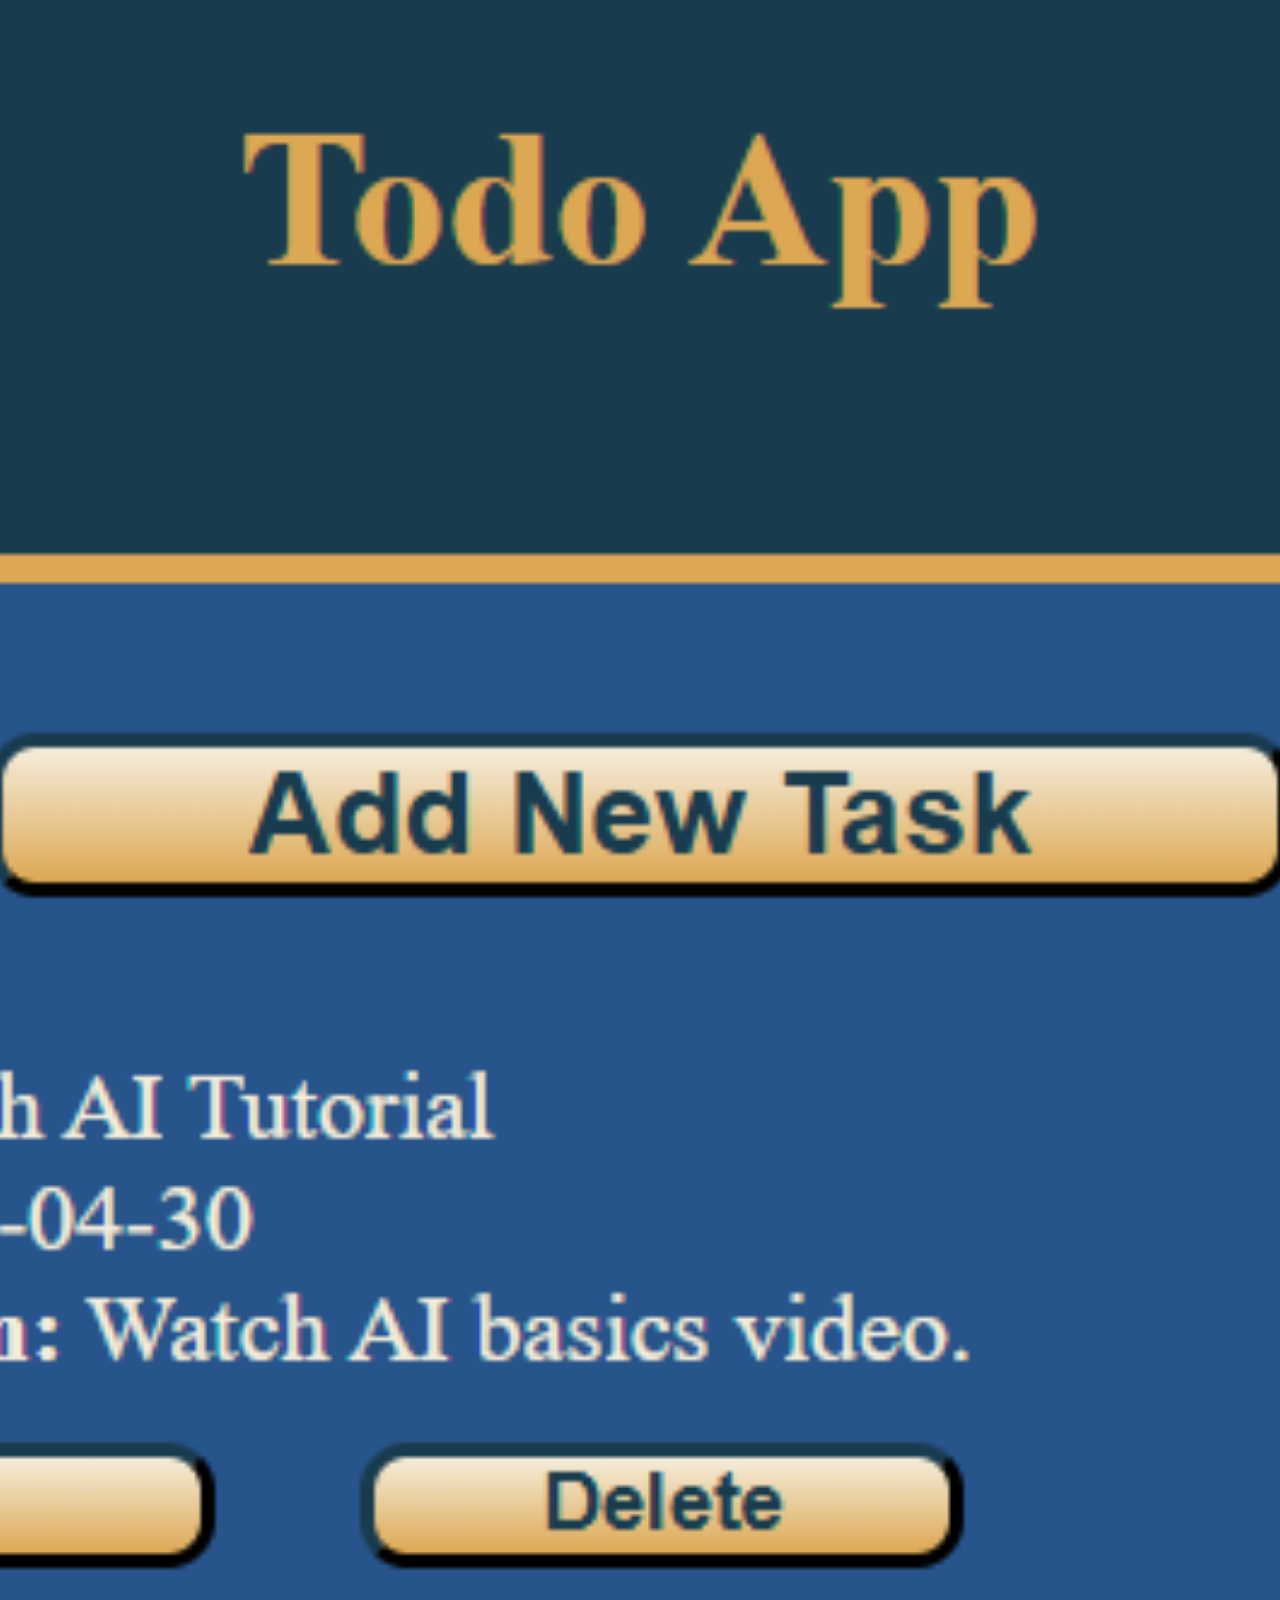
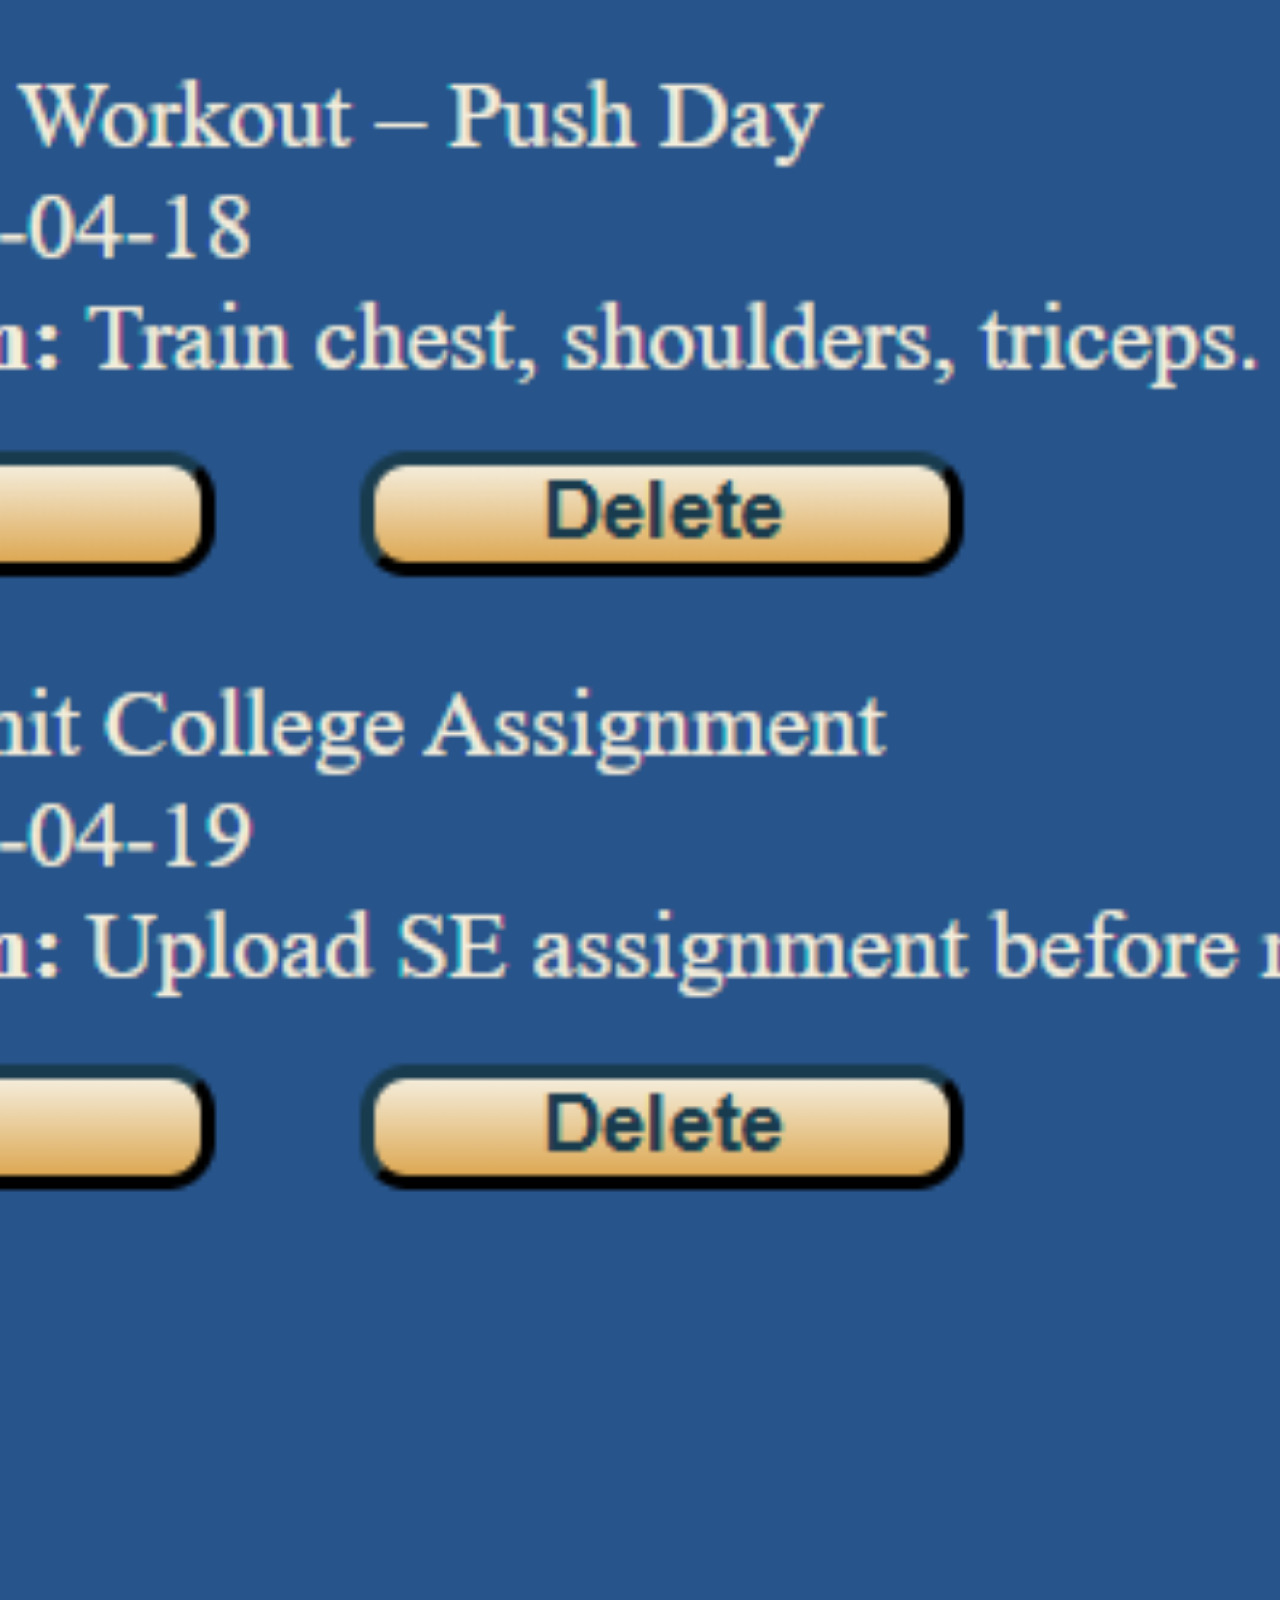
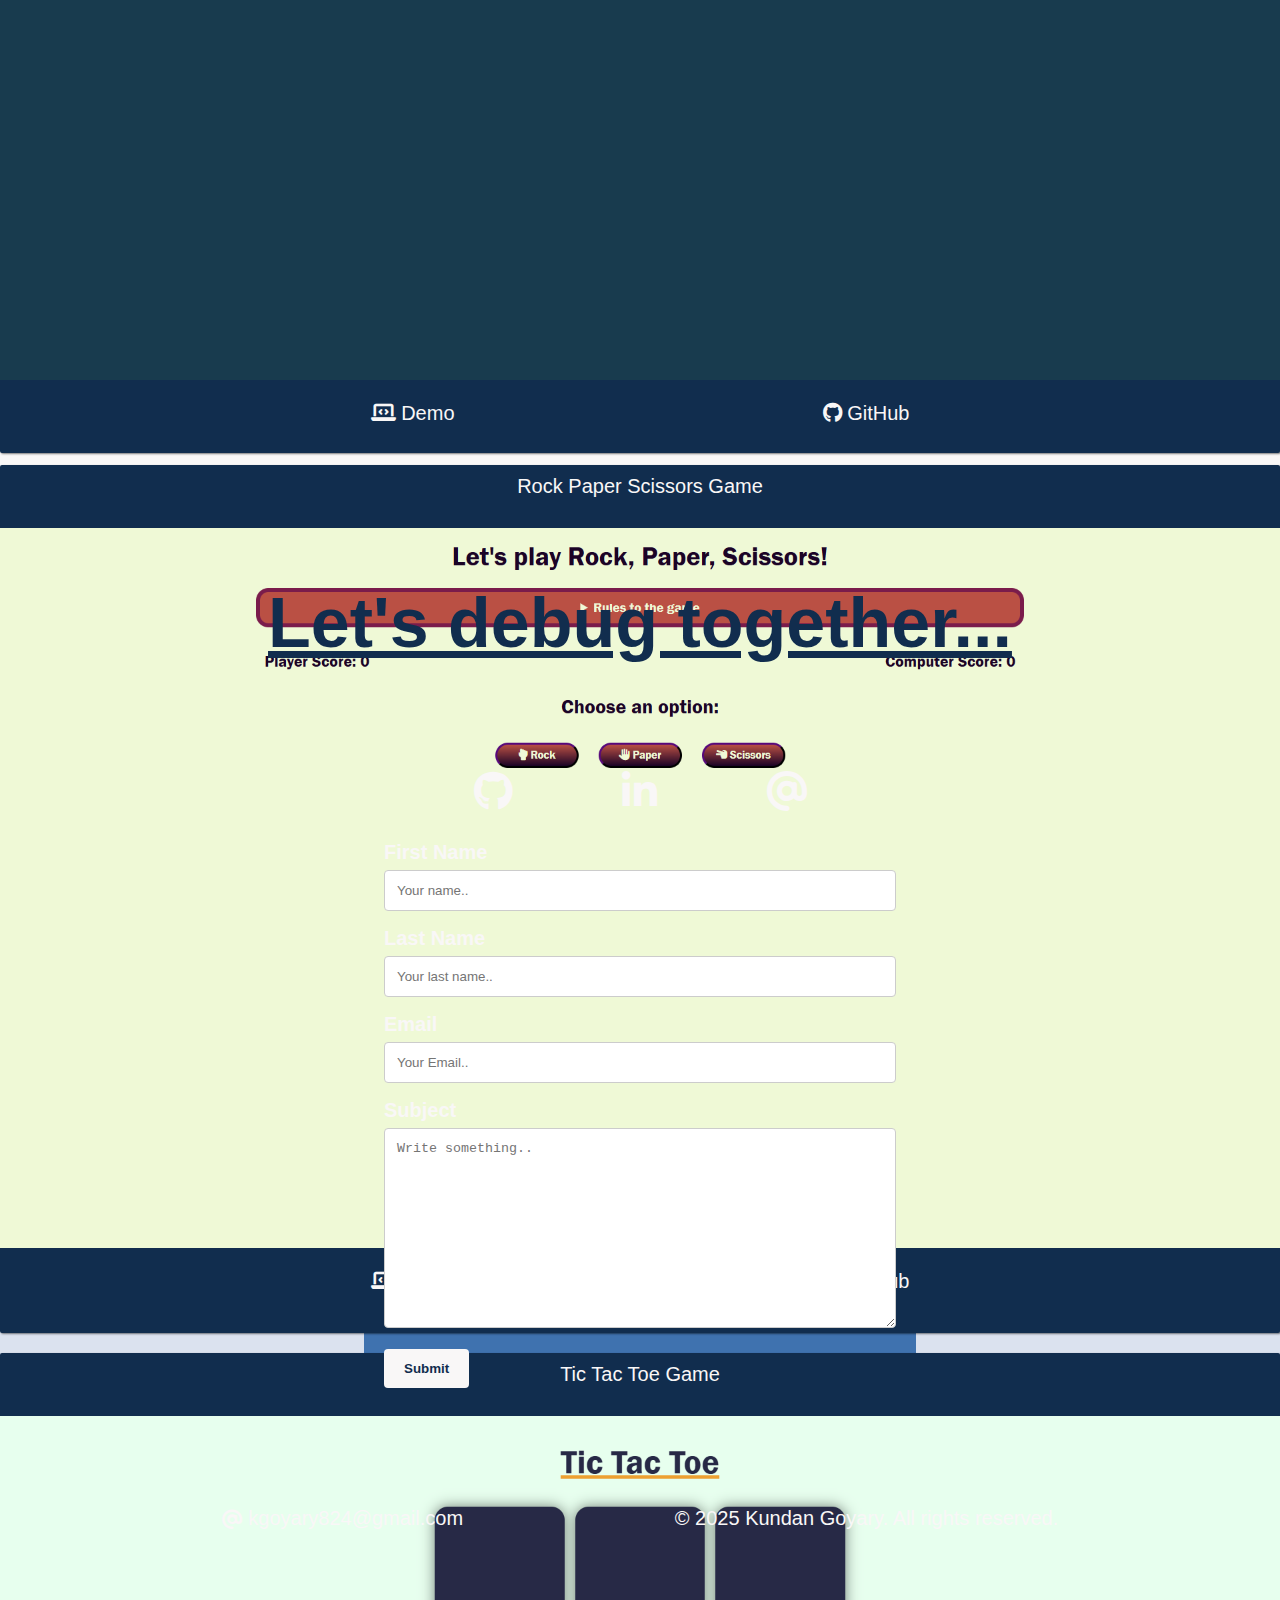
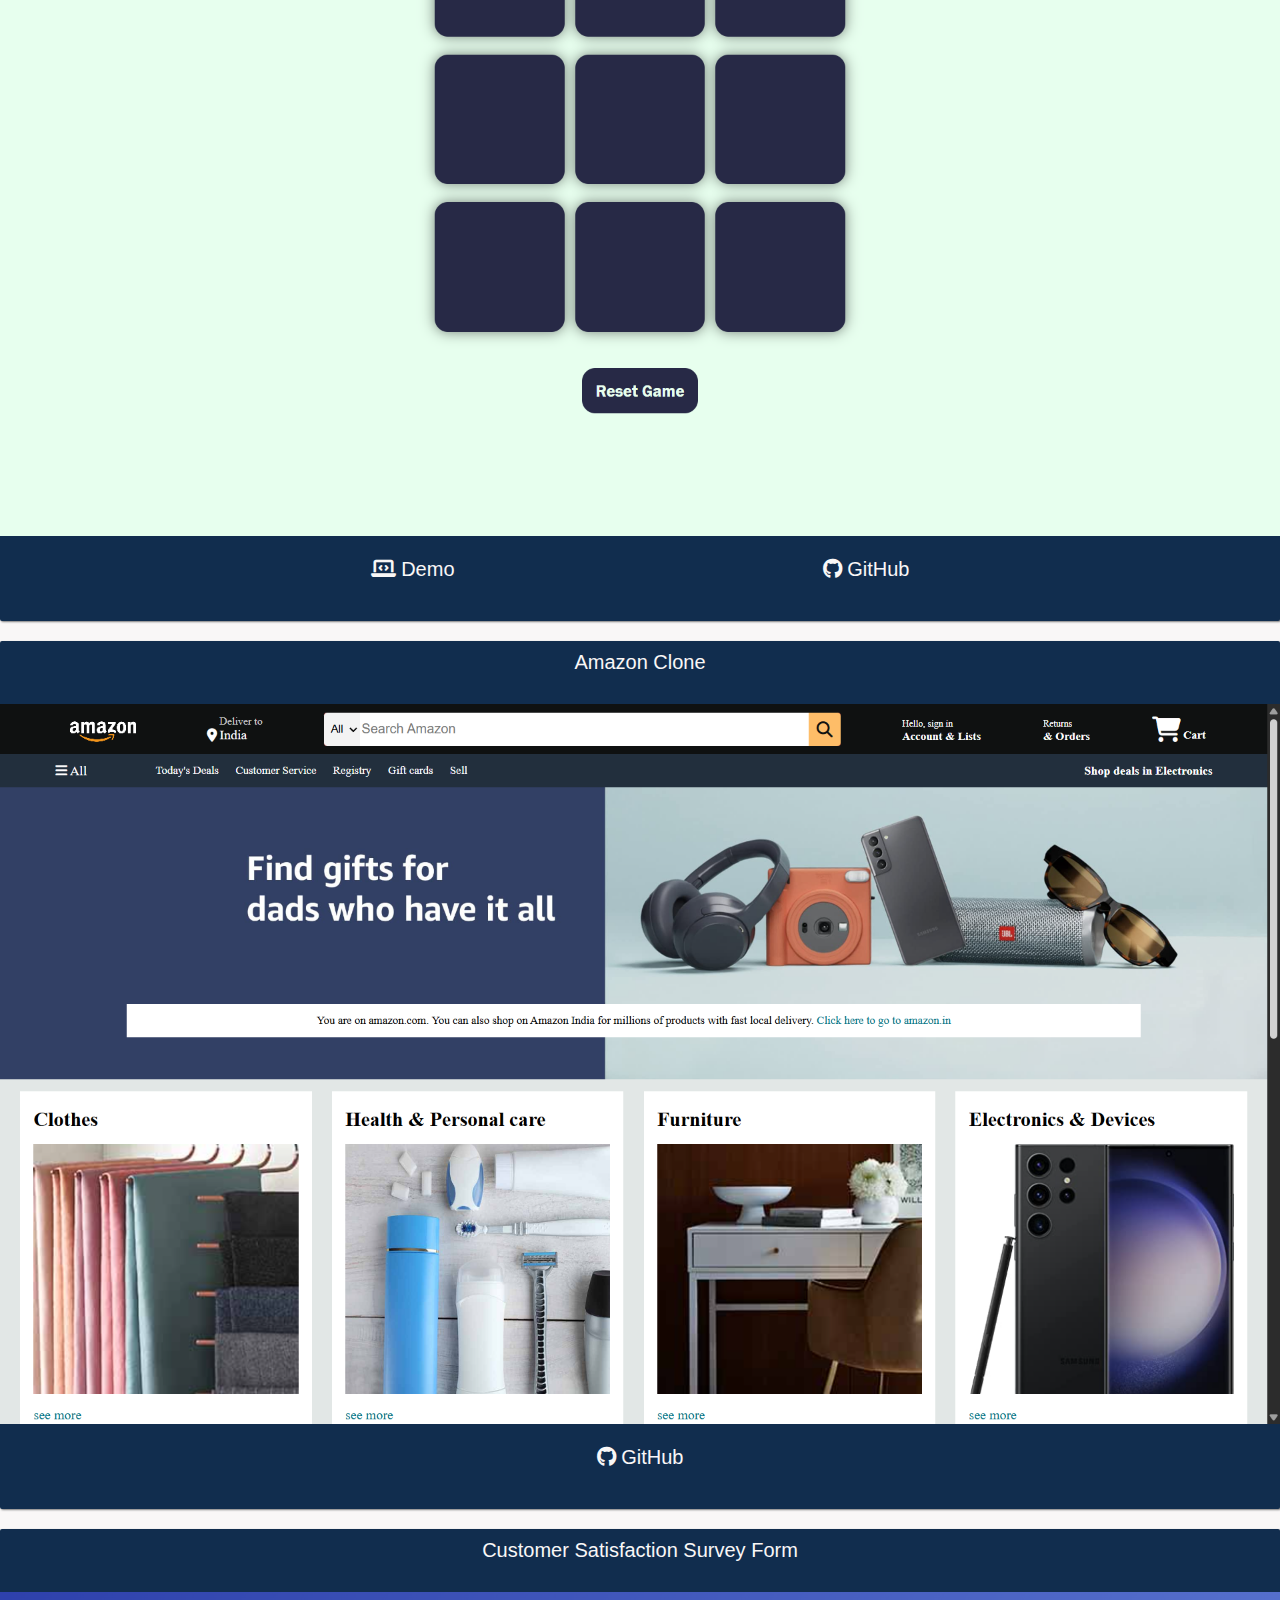
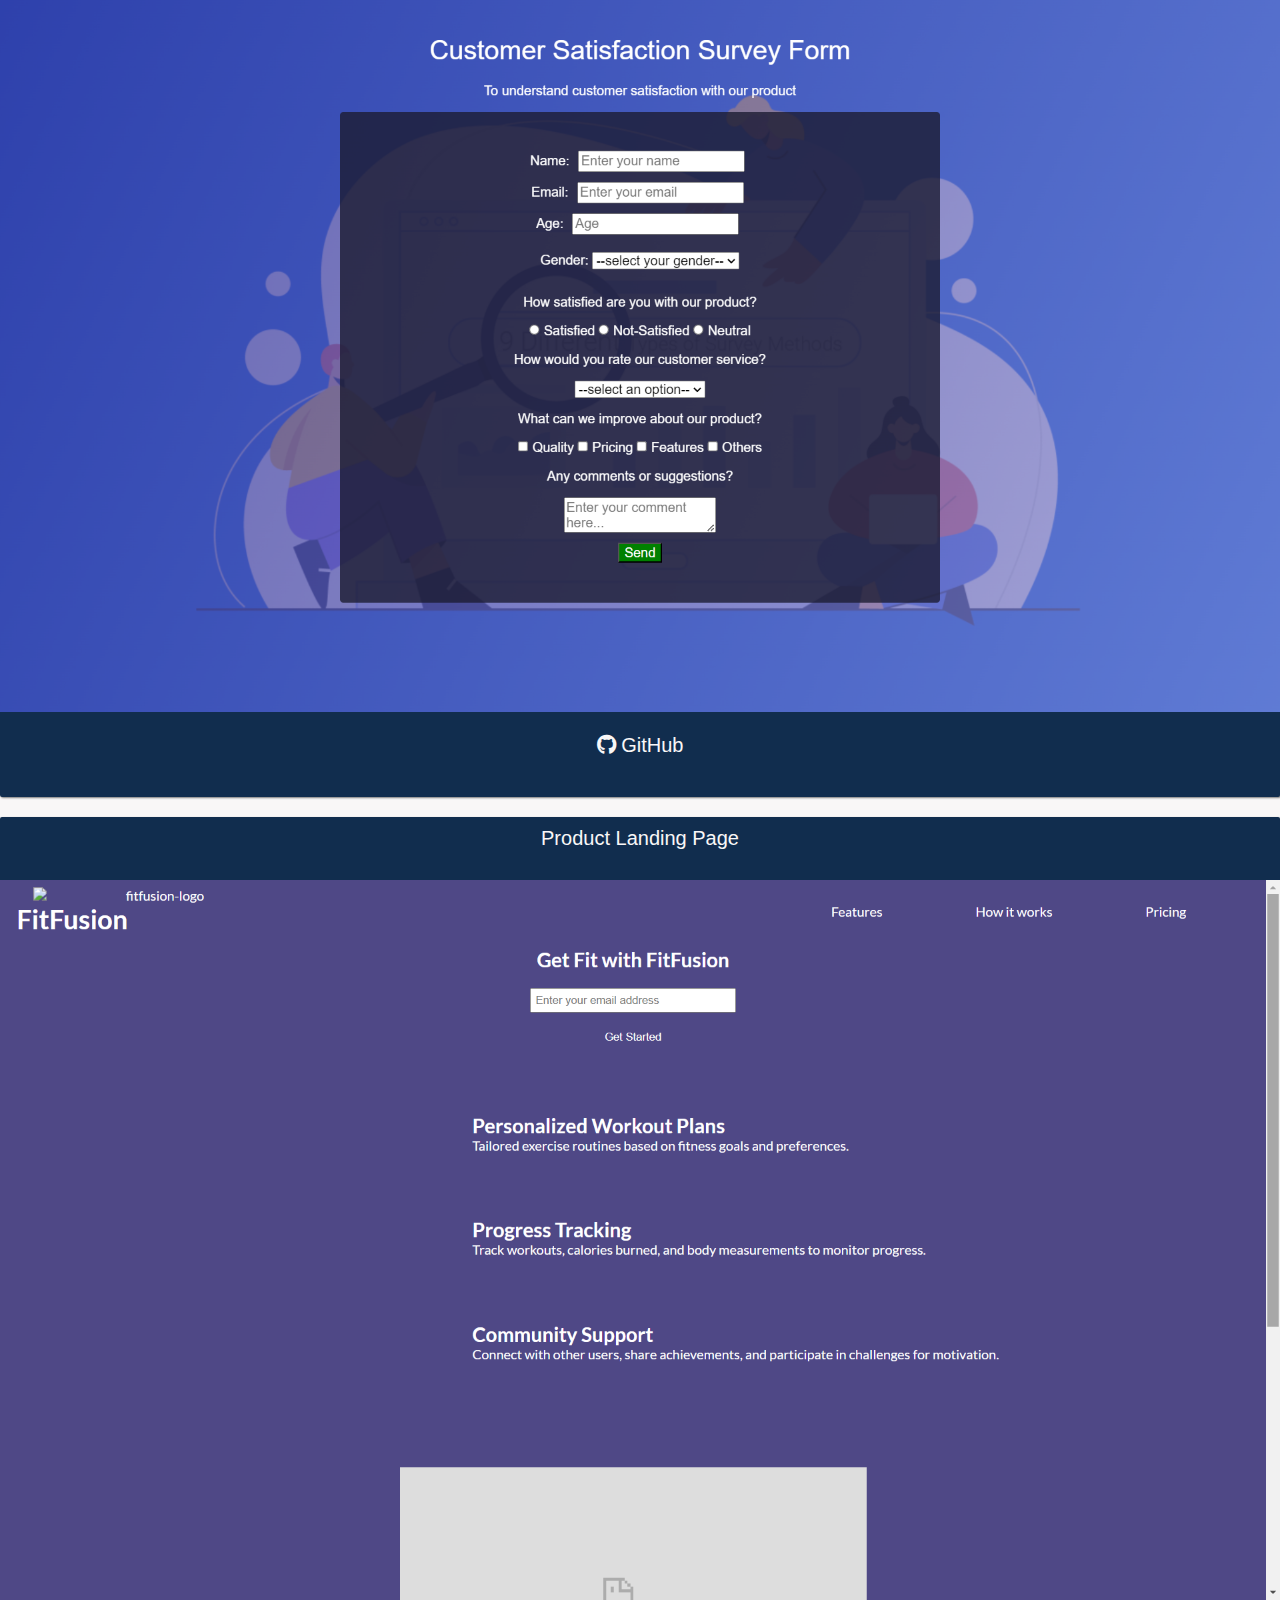
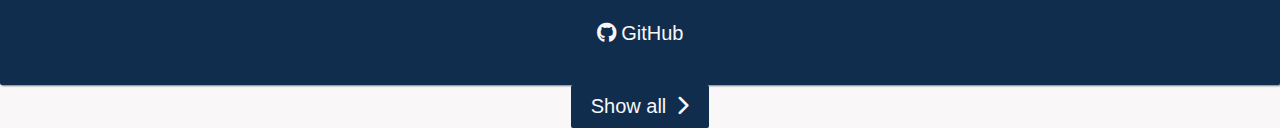
==== commit b7601b79: "Update index.html" ====
--- a/index.html
+++ b/index.html
@@ -84,8 +84,6 @@
     </section>
     <section id="projects" class="projects">
       <h2 class="projects-section-header">These are some of my projects</h2>
-
-
       <div class="projects-grid">
         <div class="project">
           <p class="project-links-title">
@@ -101,8 +99,6 @@
             <a href="https://todo-app6969.netlify.app/" target="_blank" class="demo"> <i class="fa-solid fa-laptop-code"></i> Demo </a>
             <a href="https://github.com/Kundan696922/todo-app" target="_blank" class="github"> <i class="fa-brands fa-github"></i> GitHub </a>
       </div>
-            
-      <div class="projects-grid">
         <div class="project">
           <p class="project-links-title">
             Rock Paper Scissors Game
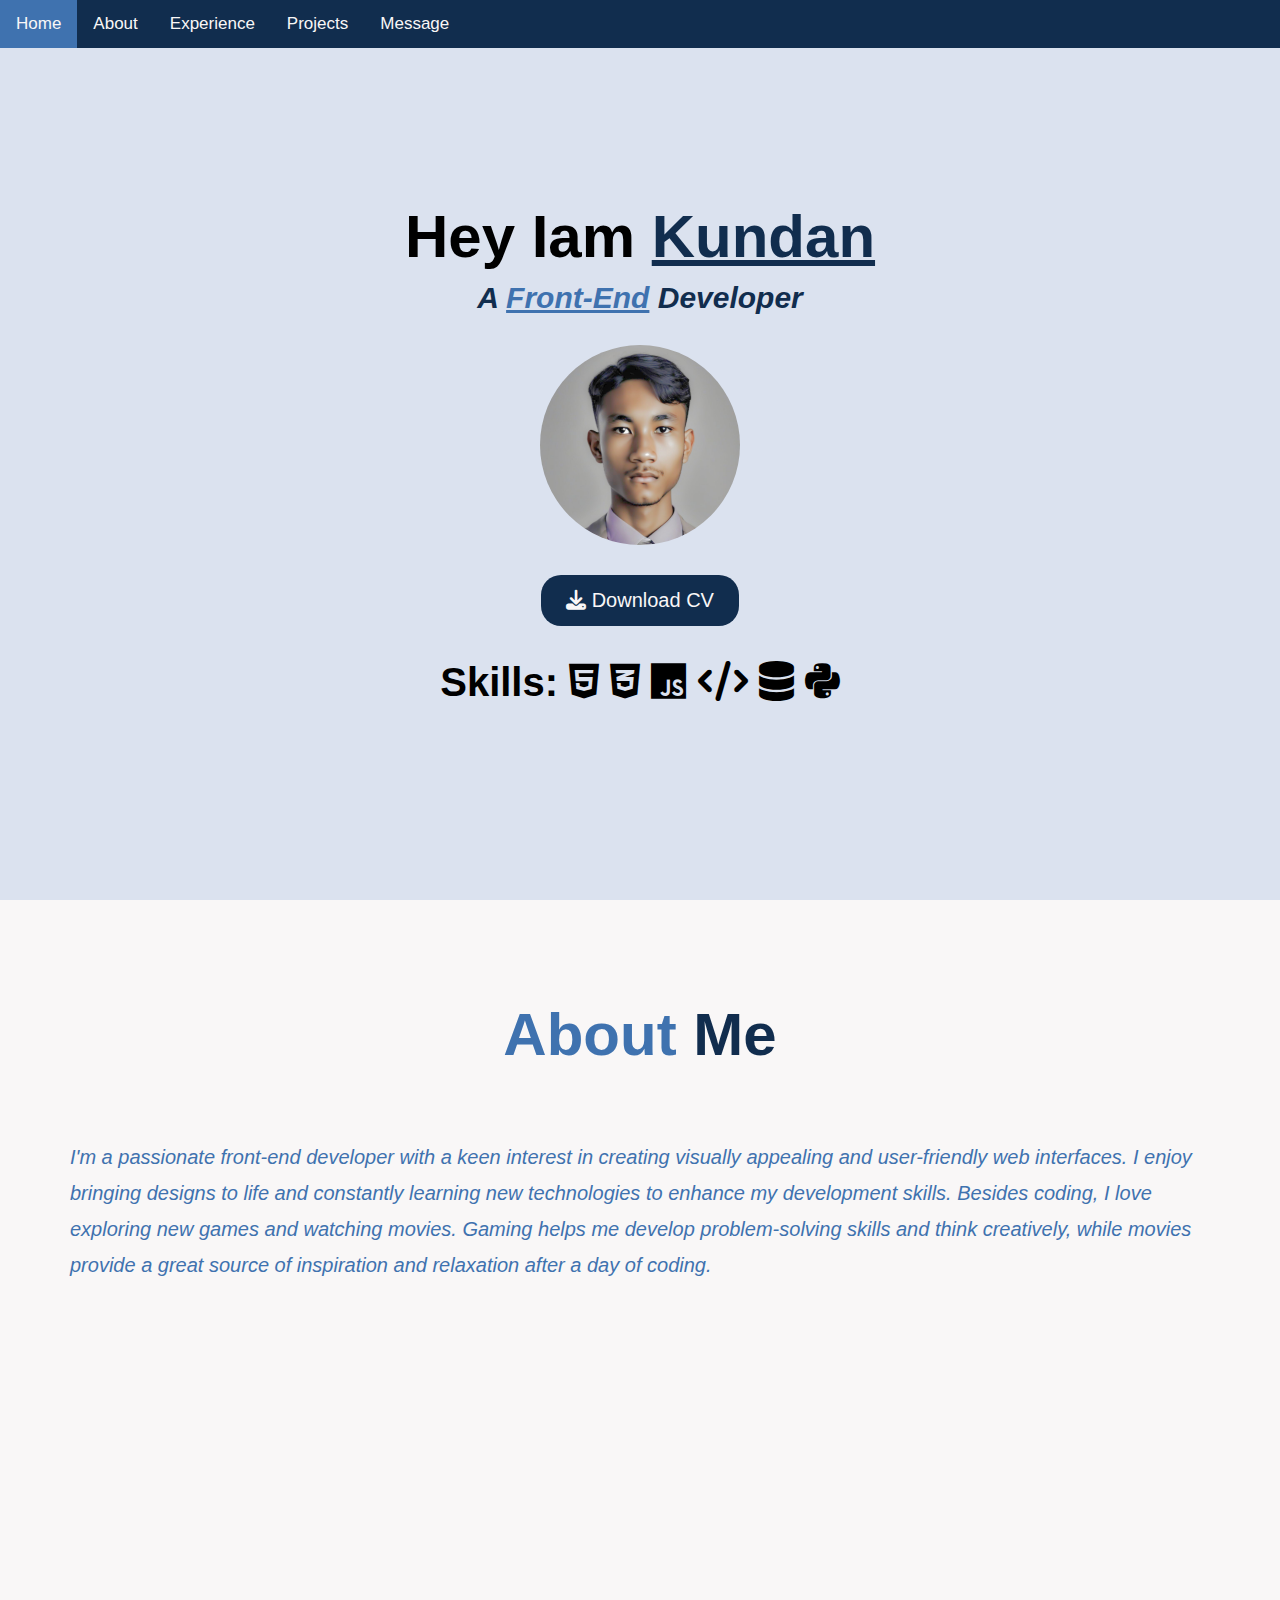
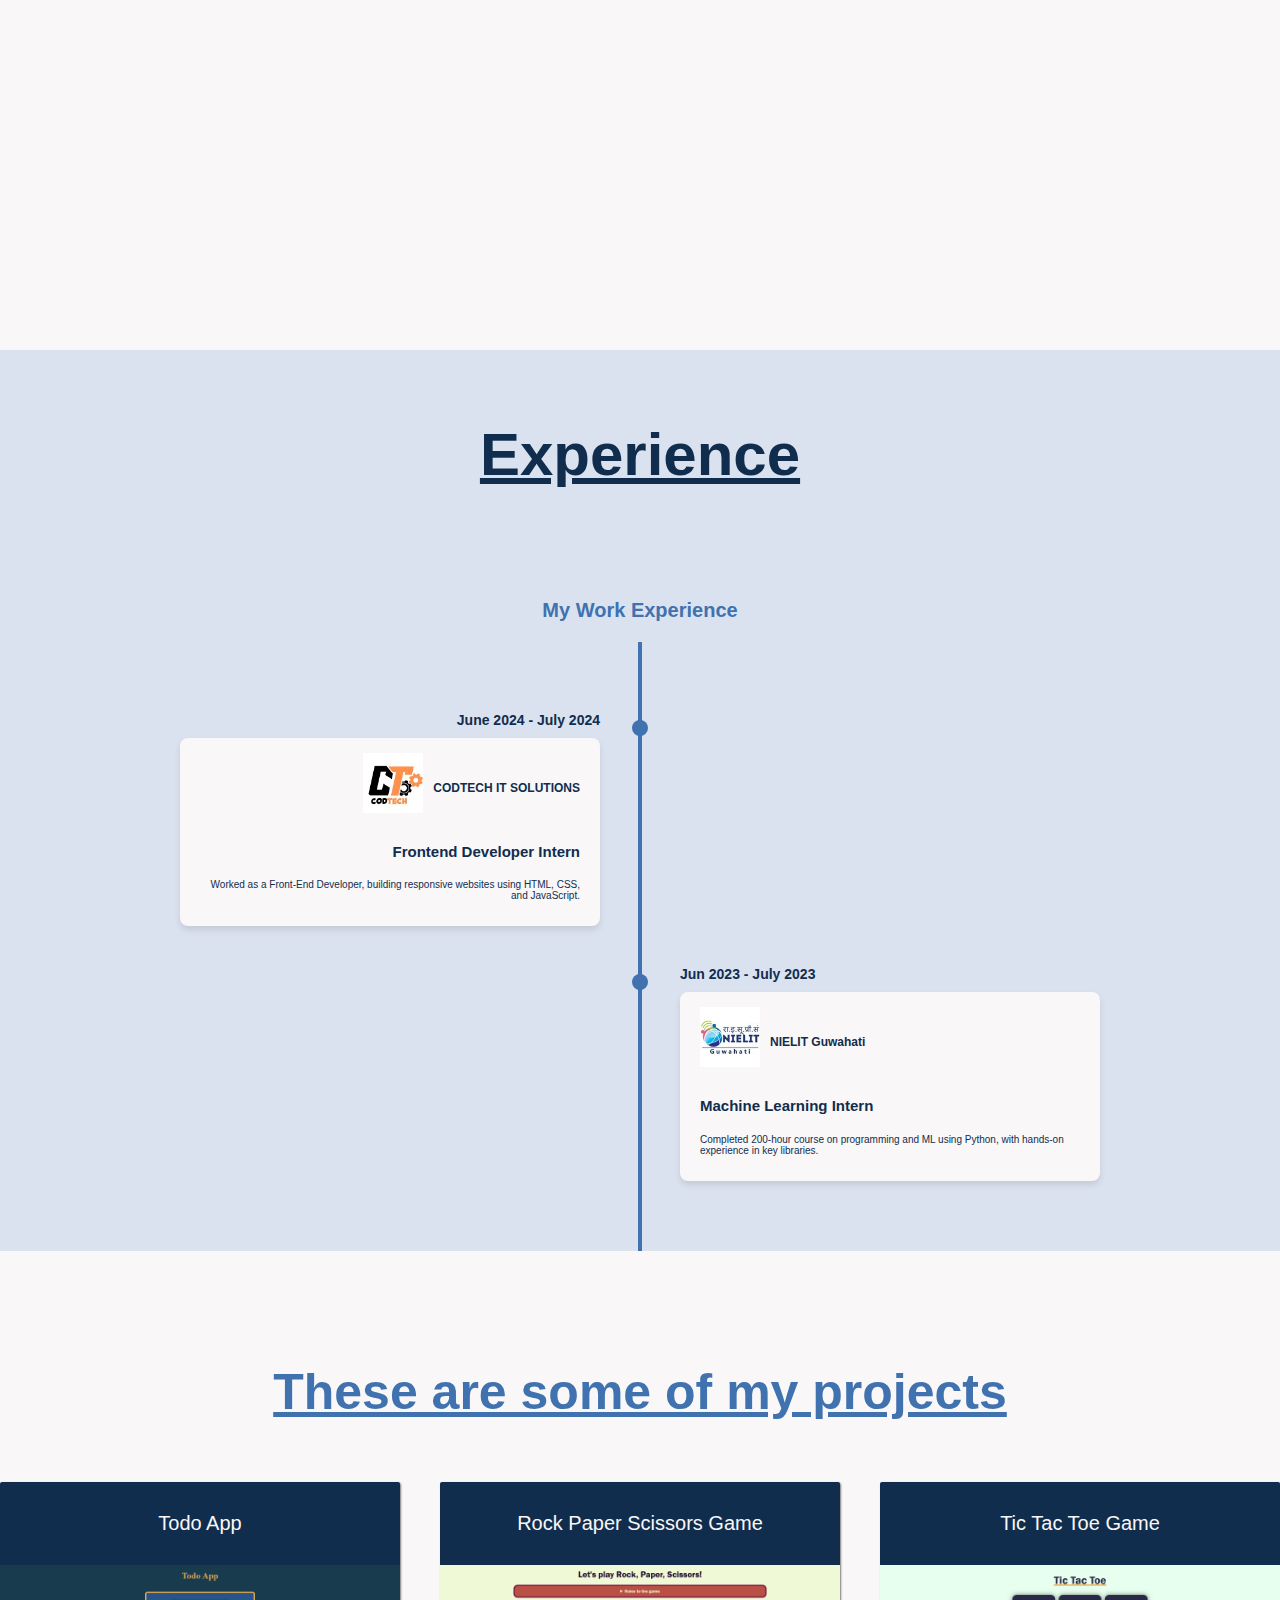
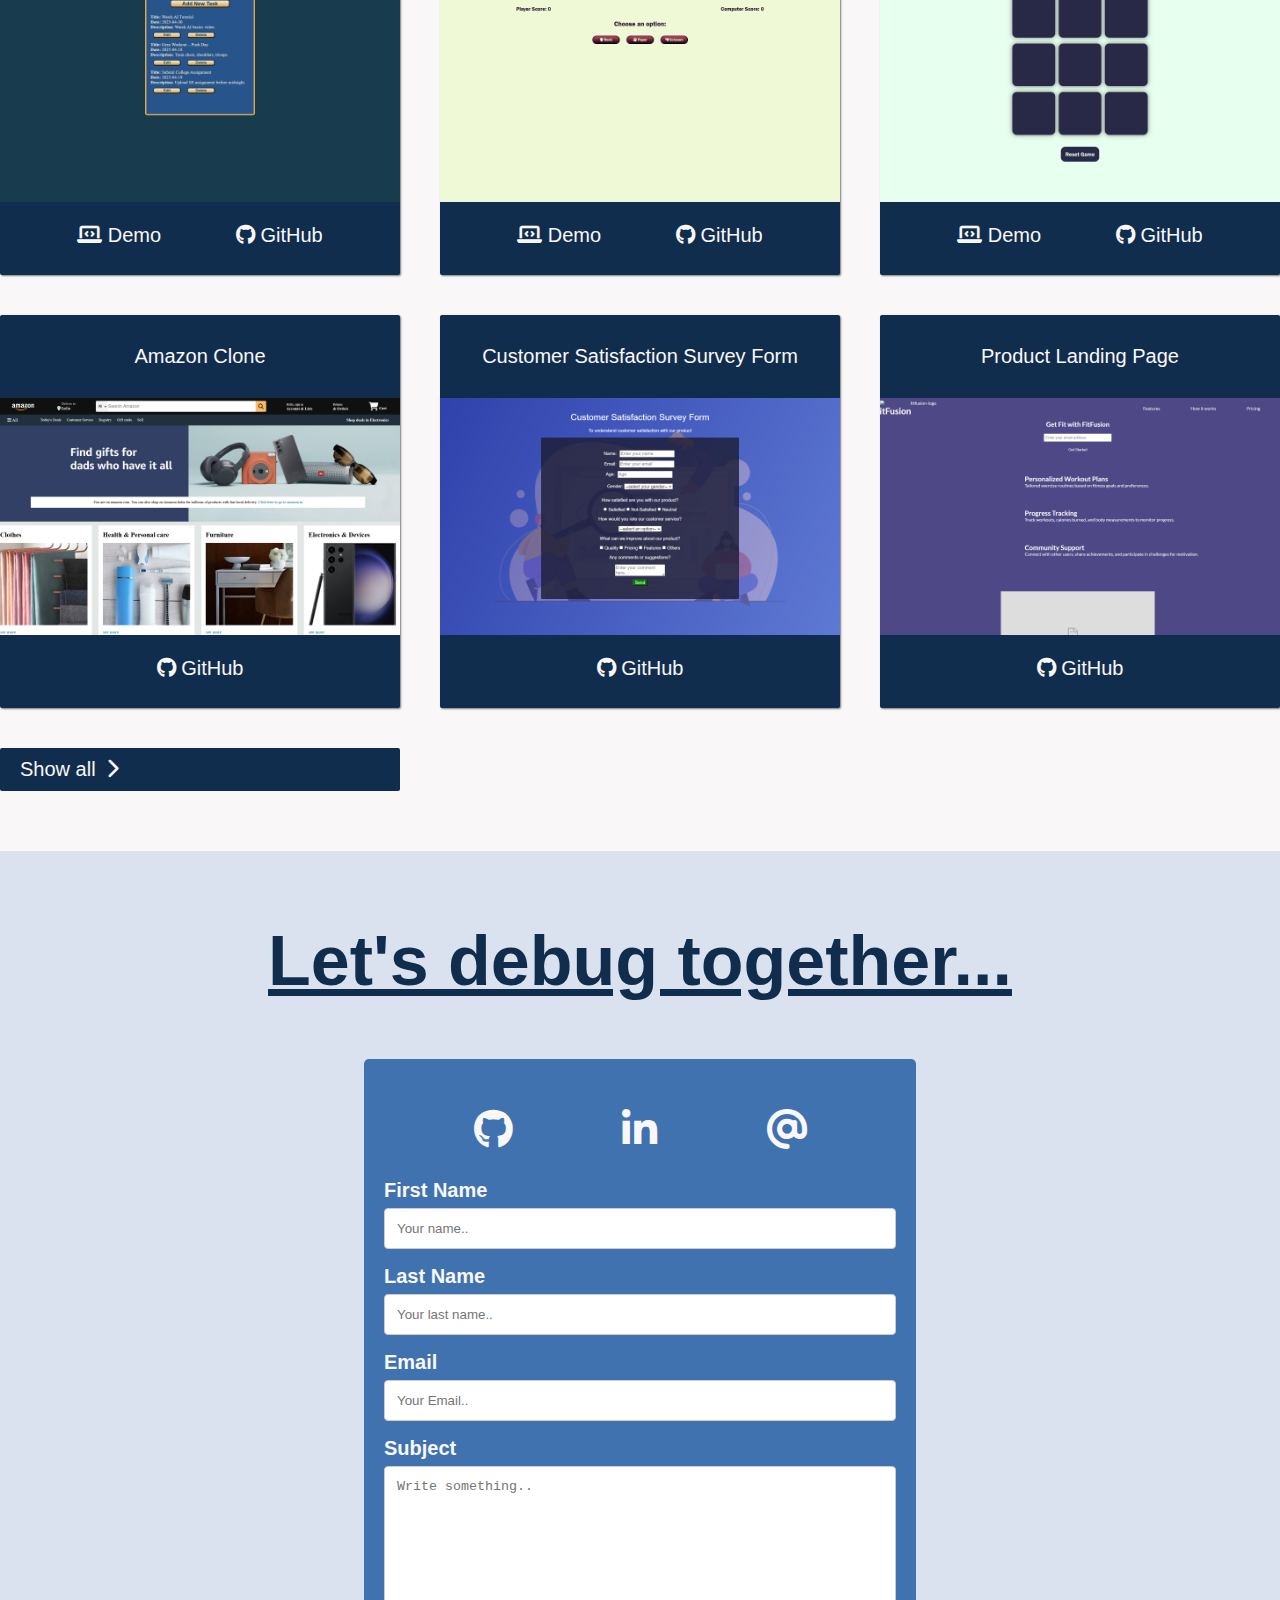
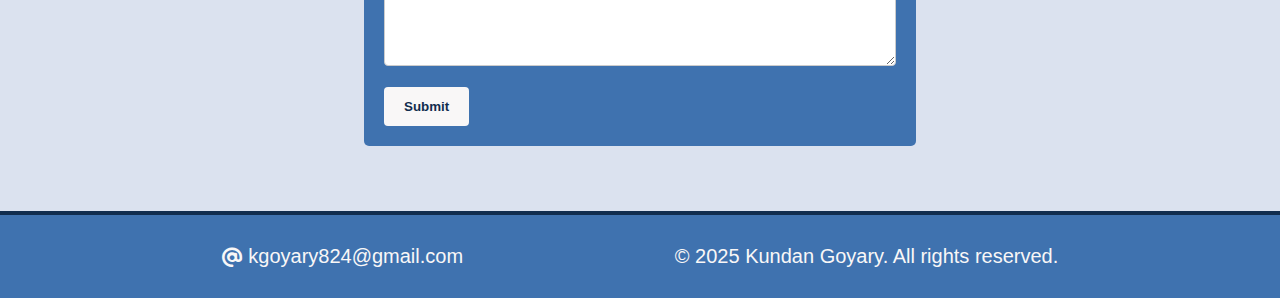
==== commit 5addcb2e: "Update index.html" ====
--- a/index.html
+++ b/index.html
@@ -98,7 +98,8 @@
           <div class="project-links">
             <a href="https://todo-app6969.netlify.app/" target="_blank" class="demo"> <i class="fa-solid fa-laptop-code"></i> Demo </a>
             <a href="https://github.com/Kundan696922/todo-app" target="_blank" class="github"> <i class="fa-brands fa-github"></i> GitHub </a>
-      </div>
+          </div>
+        </div>
         <div class="project">
           <p class="project-links-title">
             Rock Paper Scissors Game
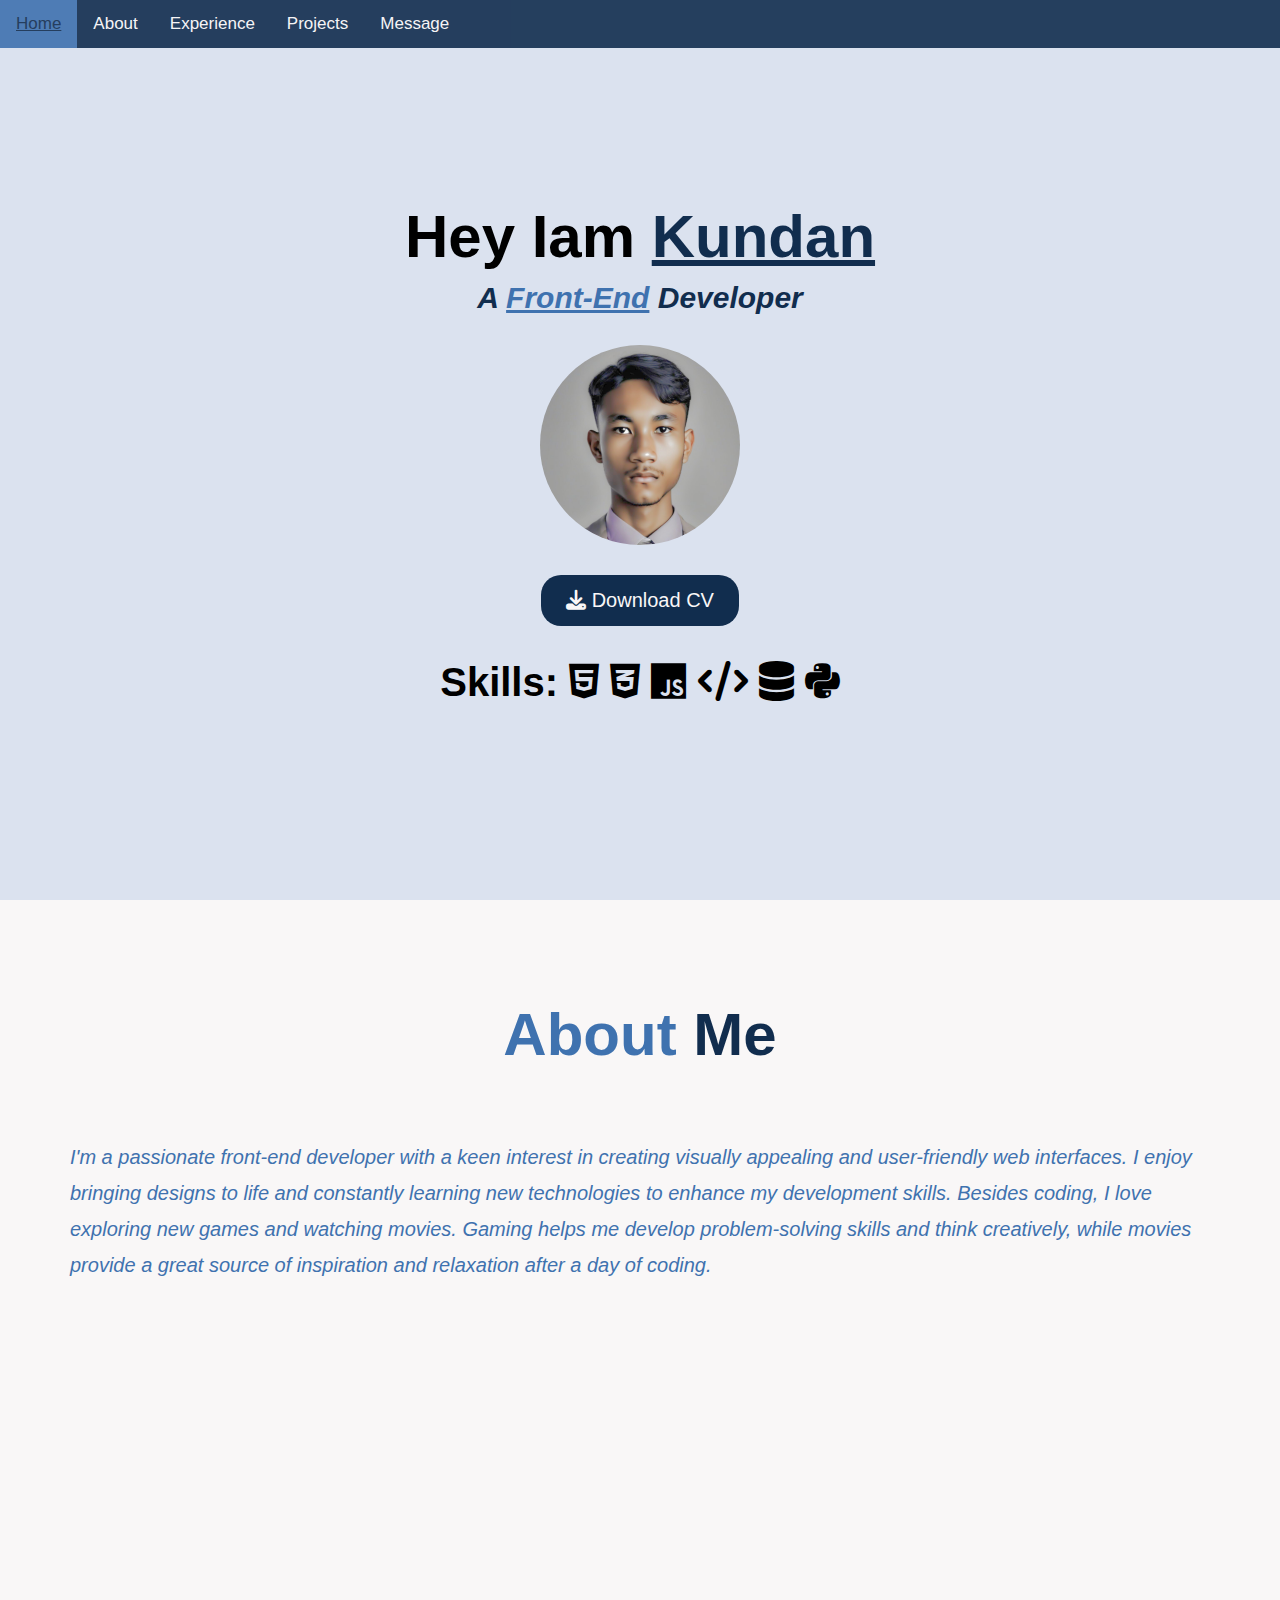
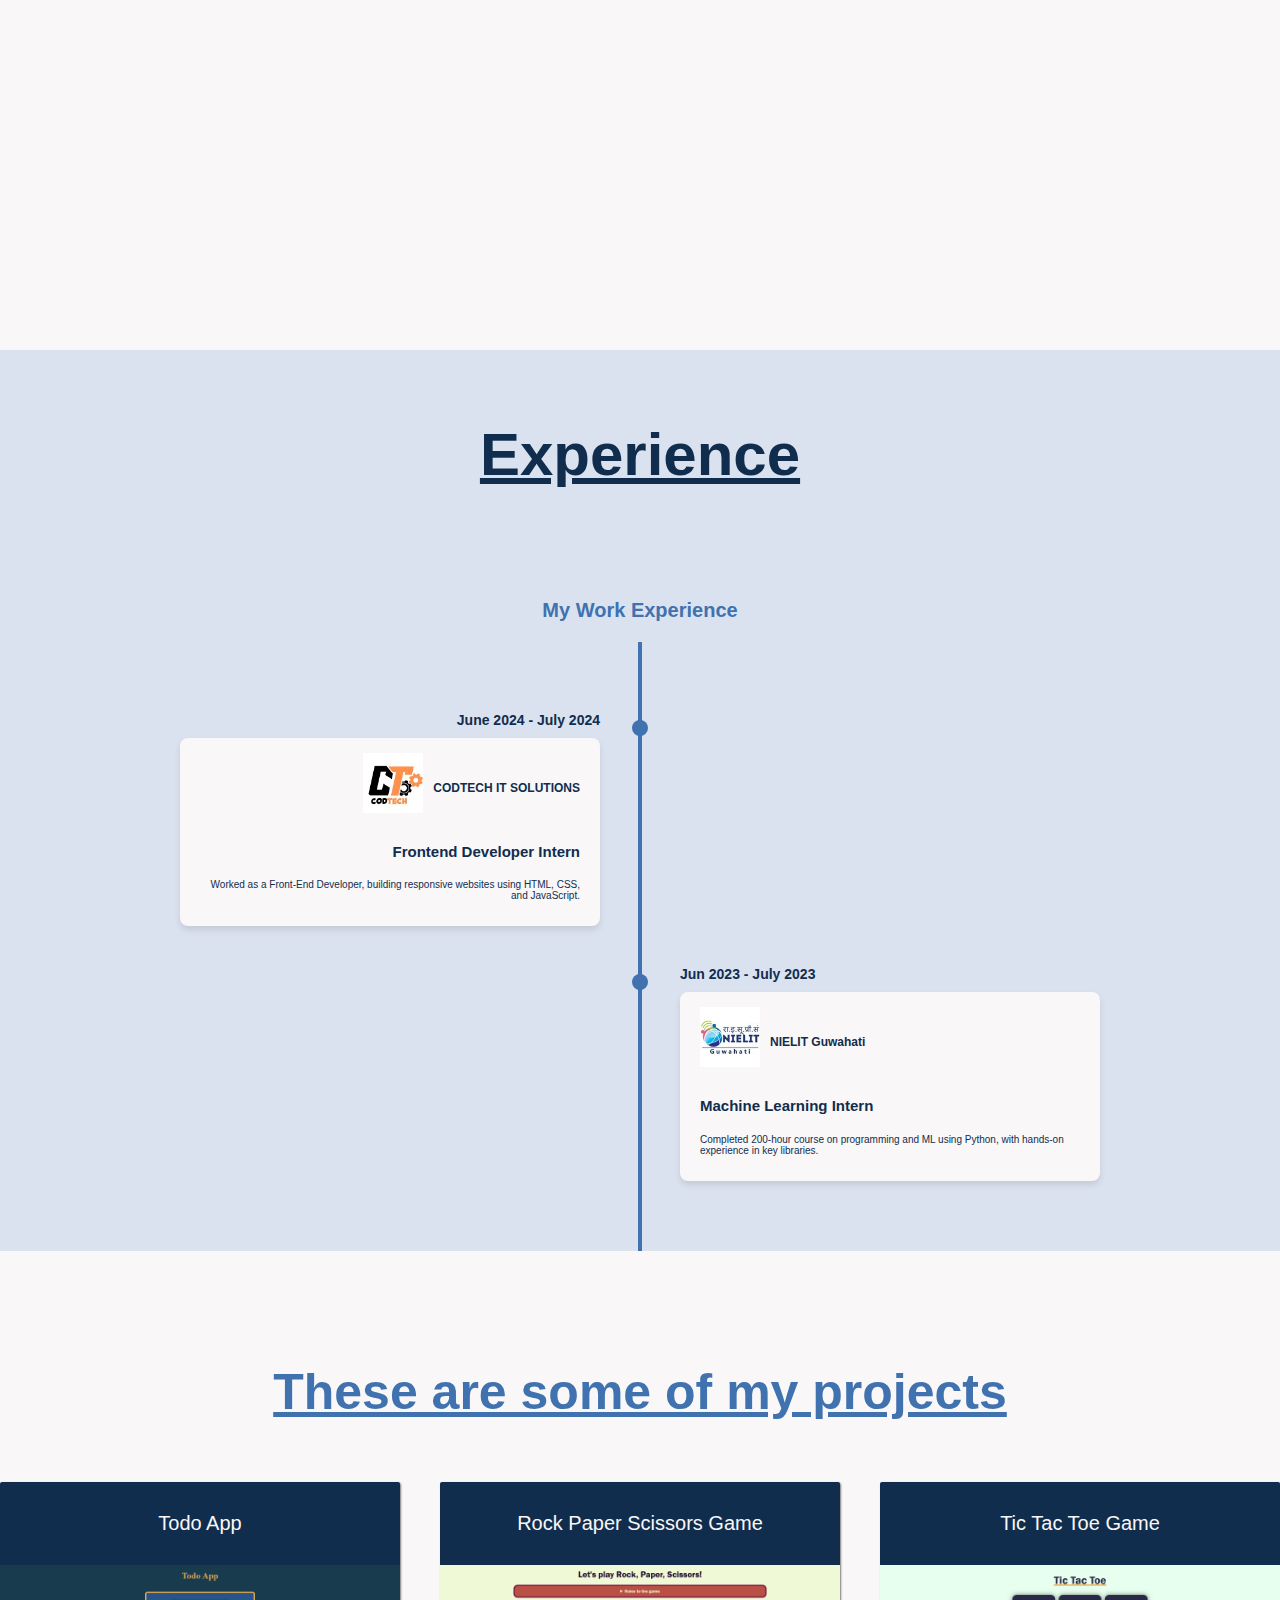
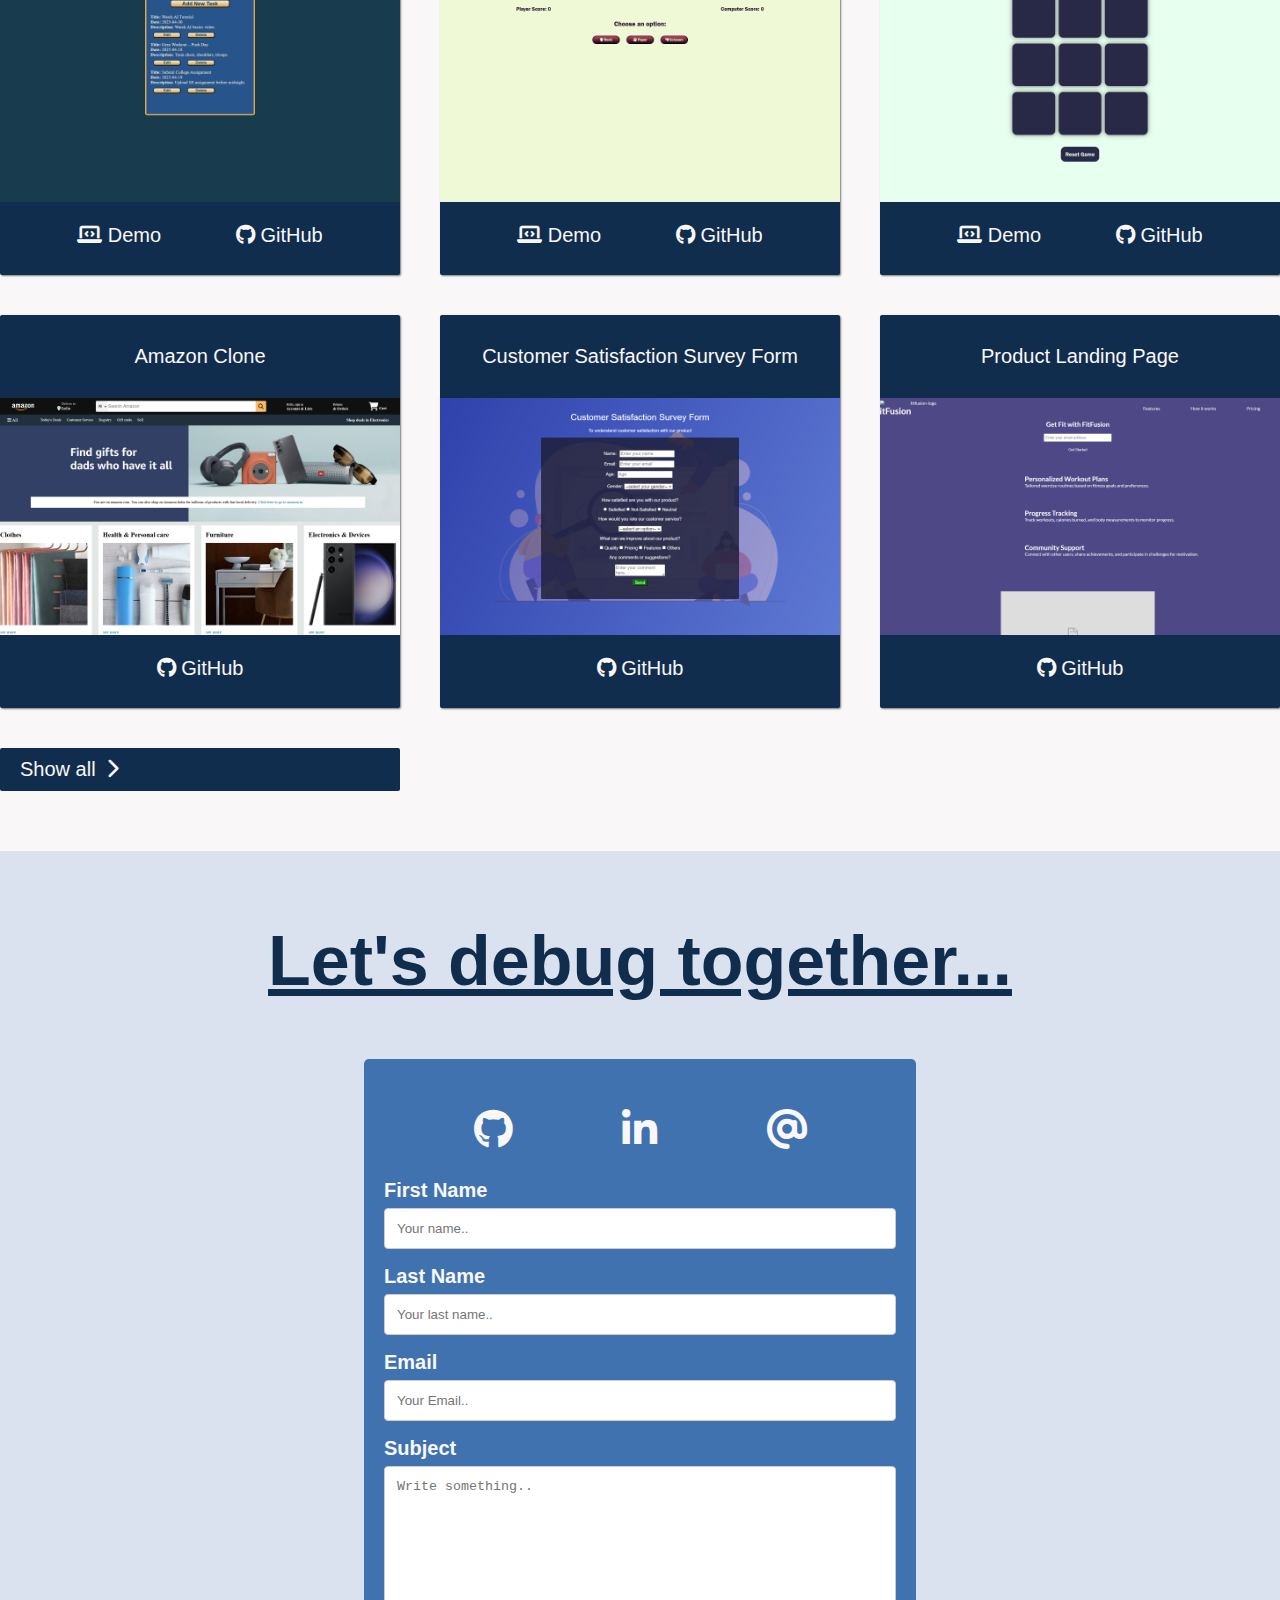
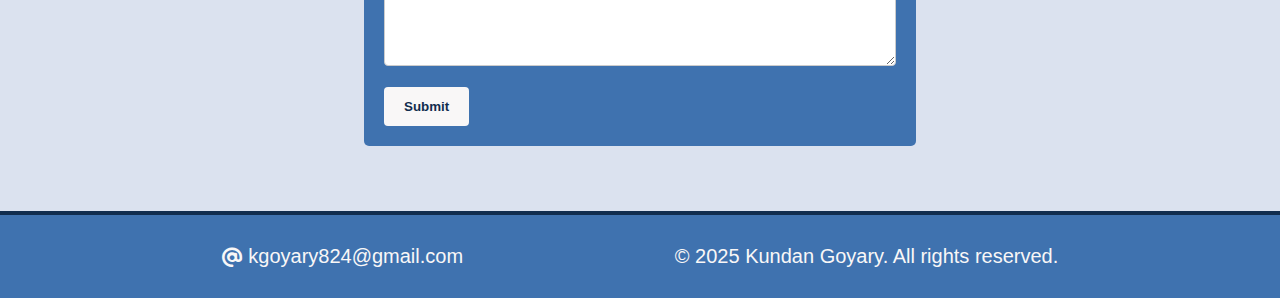
==== commit 204fac2c: "update html, styles, responsive" ====
--- a/index.html
+++ b/index.html
@@ -19,20 +19,24 @@
     <header></header>
     <main>
     <nav class="topnav" id="myTopnav">
+      <a href="javascript:void(0);" class="closebtn" onclick="closeNav()">&times;</a>
+        <div class="topnav-content"></div>
         <a href="#home" class="active">Home</a>
         <a href="#about">About</a>
         <a href="#experience">Experience</a>
         <a href="#projects">Projects</a>
         <a href="#message">Message</a>
-        <a href="javascript:void(0);" class="icon" onclick="myFunction()">
-            <i class="fa fa-bars"></i>
-        </a>
+       </div>
     </nav>
+    <div class="mobile-header">
+      <a href="#home" class="active">Home</a>
+      <span class="menu-icon" onclick="openNav()">&#9776;</span>
+    </div>
     <section id="home" class="home">
         <h1 class="home-content">Hey Iam <span class="name">Kundan</span></h1>
         <p class="home-content">A <span class="designation">Front-End</span> Developer</p>
         <img src="my_dp.png" class="dp" alt="My_DP">
-        <a href="My_CV.pdf" target="_blank" class="button"><i class="fa-solid fa-download"></i> Download CV</a>
+        <a href="Kundan_CV.pdf" target="_blank" class="button"><i class="fa-solid fa-download"></i> Download CV</a>
         <h2 class="skills">Skills:
           
           <i class="fa-brands fa-html5" class="home-icon"></i> 
--- a/styles.css
+++ b/styles.css
@@ -25,6 +25,11 @@
     position: fixed;
     width: 100%;
     z-index: 10;
+    opacity: 0.9;
+}
+
+.mobile-header {
+  display: none;
 }
 
 .topnav a {
@@ -35,11 +40,13 @@
     padding: 14px 16px;
     text-decoration: none;
     font-size: 17px;
+    transition: 0.3s;
 }
 
 .topnav a:hover {
-    background-color: var(--main-2);
-    color: var(--main-3);
+    color: var(--main-3);
+    text-decoration: underline;
+    transition: 0.3s;
 }
 
 .topnav a.active {
@@ -47,14 +54,21 @@
     color: var(--main-1);
 }
 
-.topnav .icon {
+.topnav a.active:hover {
+  color: var(--main-4);
+  text-decoration: underline;
+}
+
+.topnav .menu-icon {
     display: none;
 }
 
+.topnav .closebtn  {
+  display: none;
+}
 
 section {
     min-height: 100vh;
-    /* padding: 5rem 9% 5rem; */
 }
 
 .home {
--- a/responsive.css
+++ b/responsive.css
@@ -1,16 +1,16 @@
 @media screen and (max-width: 600px) {
-    .topnav a:not(:first-child) {
+    /* .topnav a:not(:first-child) {
         display: none;
-    }
-    
-    .topnav a.icon {
+    } */
+    
+    /* .topnav a.icon {
         float: right;
         display: block;
-    }
+    } */
 }
 
 @media screen and (max-width: 600px) {
-    .topnav.responsive {
+    /* .topnav.responsive {
         position: relative;
         height: 100vh;
     }
@@ -25,7 +25,7 @@
         float: none;
         display: block;
         text-align: left;
-    }
+    } */
 
     .home h1 {
         font-size: 4rem;
@@ -121,3 +121,97 @@
         font-size: 1rem;
       }
 }
+
+@media screen and (max-width: 600px) {
+  .topnav {
+    display: flex;
+    flex-direction: column;
+    height: 100%;
+    width: 0;
+    position: fixed;
+    z-index: 2;
+    top: 0;
+    left: 0;
+    background-color: var(--main-3);
+    overflow-x: hidden;
+    transition: 0.2s;
+    opacity: 0.9;
+  }
+
+  .topnav-content {
+    position: relative;
+    top: 25%;
+    width: 100%;
+    text-align: center;
+    margin-top: 30px;
+  }
+
+  .topnav a {
+    padding: 2rem;
+    text-decoration: none;
+    font-size: 2rem;
+    color: var(--main-1);
+    display: block;
+    transition: 0.3s;
+  }
+
+  .topnav a:hover, .topnav a:focus {
+    color: var(--main-4);
+    background-color: var(--main-3);
+    text-decoration: underline;
+  }
+
+  .topnav .closebtn {
+    display: block;
+    position:absolute;
+    top: 0.1rem;
+    right: 0.1rem;
+    font-size: 2.5rem;
+    color: var(--main-1);
+  }
+
+  .mobile-header {
+    width: 100%;
+    overflow: hidden;
+    background-color: var(--main-4);
+    position: fixed;
+    width: 100%;
+    z-index: 1;
+    opacity: 0.8;
+  }
+
+  .mobile-header a {
+    float: left;
+    display: block;
+    color: var(--main-1);
+    background-color: var(--main-3);
+    text-align: center;
+    padding: 14px 16px;
+    text-decoration: none;
+    font-size: 17px;
+  }
+
+  .menu-icon {
+    color: var(--main-1);
+    float: right;
+    padding: 14px 16px;
+    font-size: 1.5rem;
+  }
+
+  .menu-icon:hover {
+    color: var(--main-3);
+  }
+
+  .active {
+    text-decoration: none;
+    color: var(--main-3);
+    text-align: left;  
+    padding: 1rem; 
+  }
+
+  .active:hover {
+    color: var(--main-4);
+    text-decoration: underline;
+  }
+  
+}
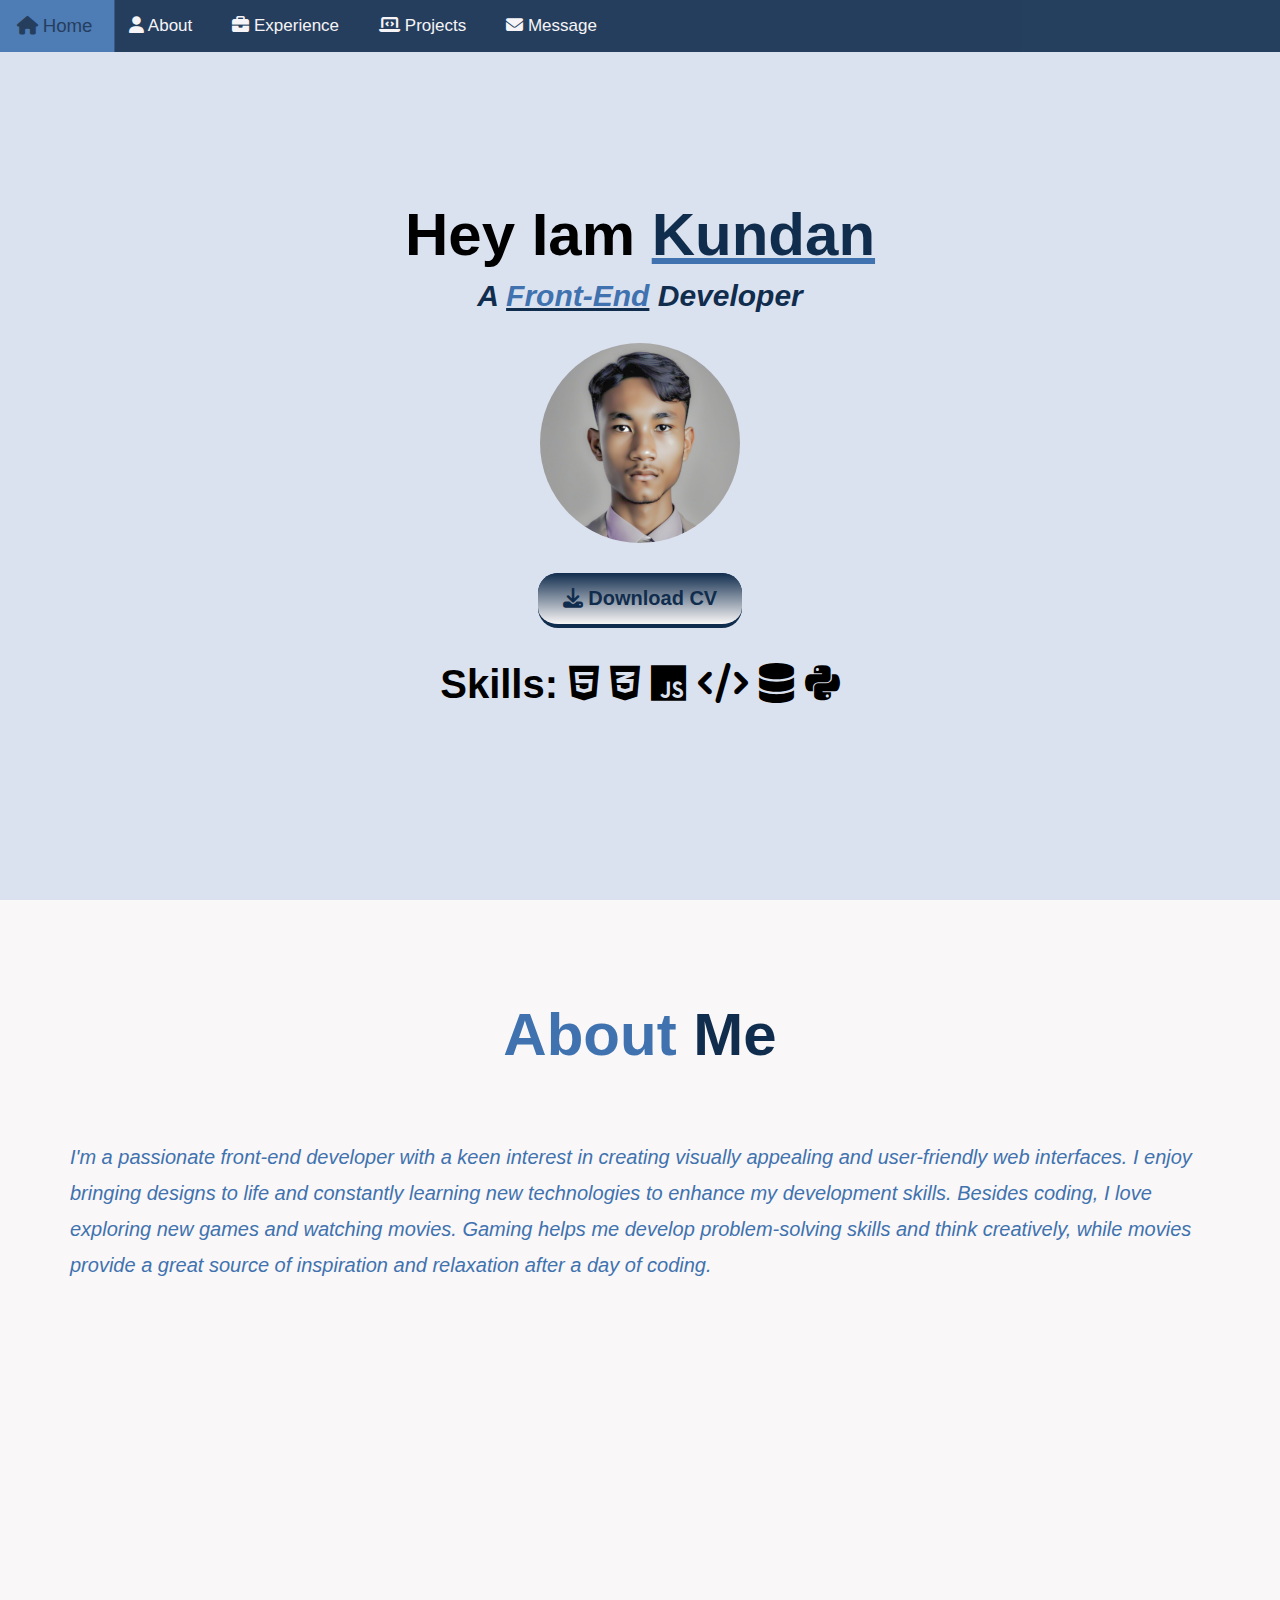
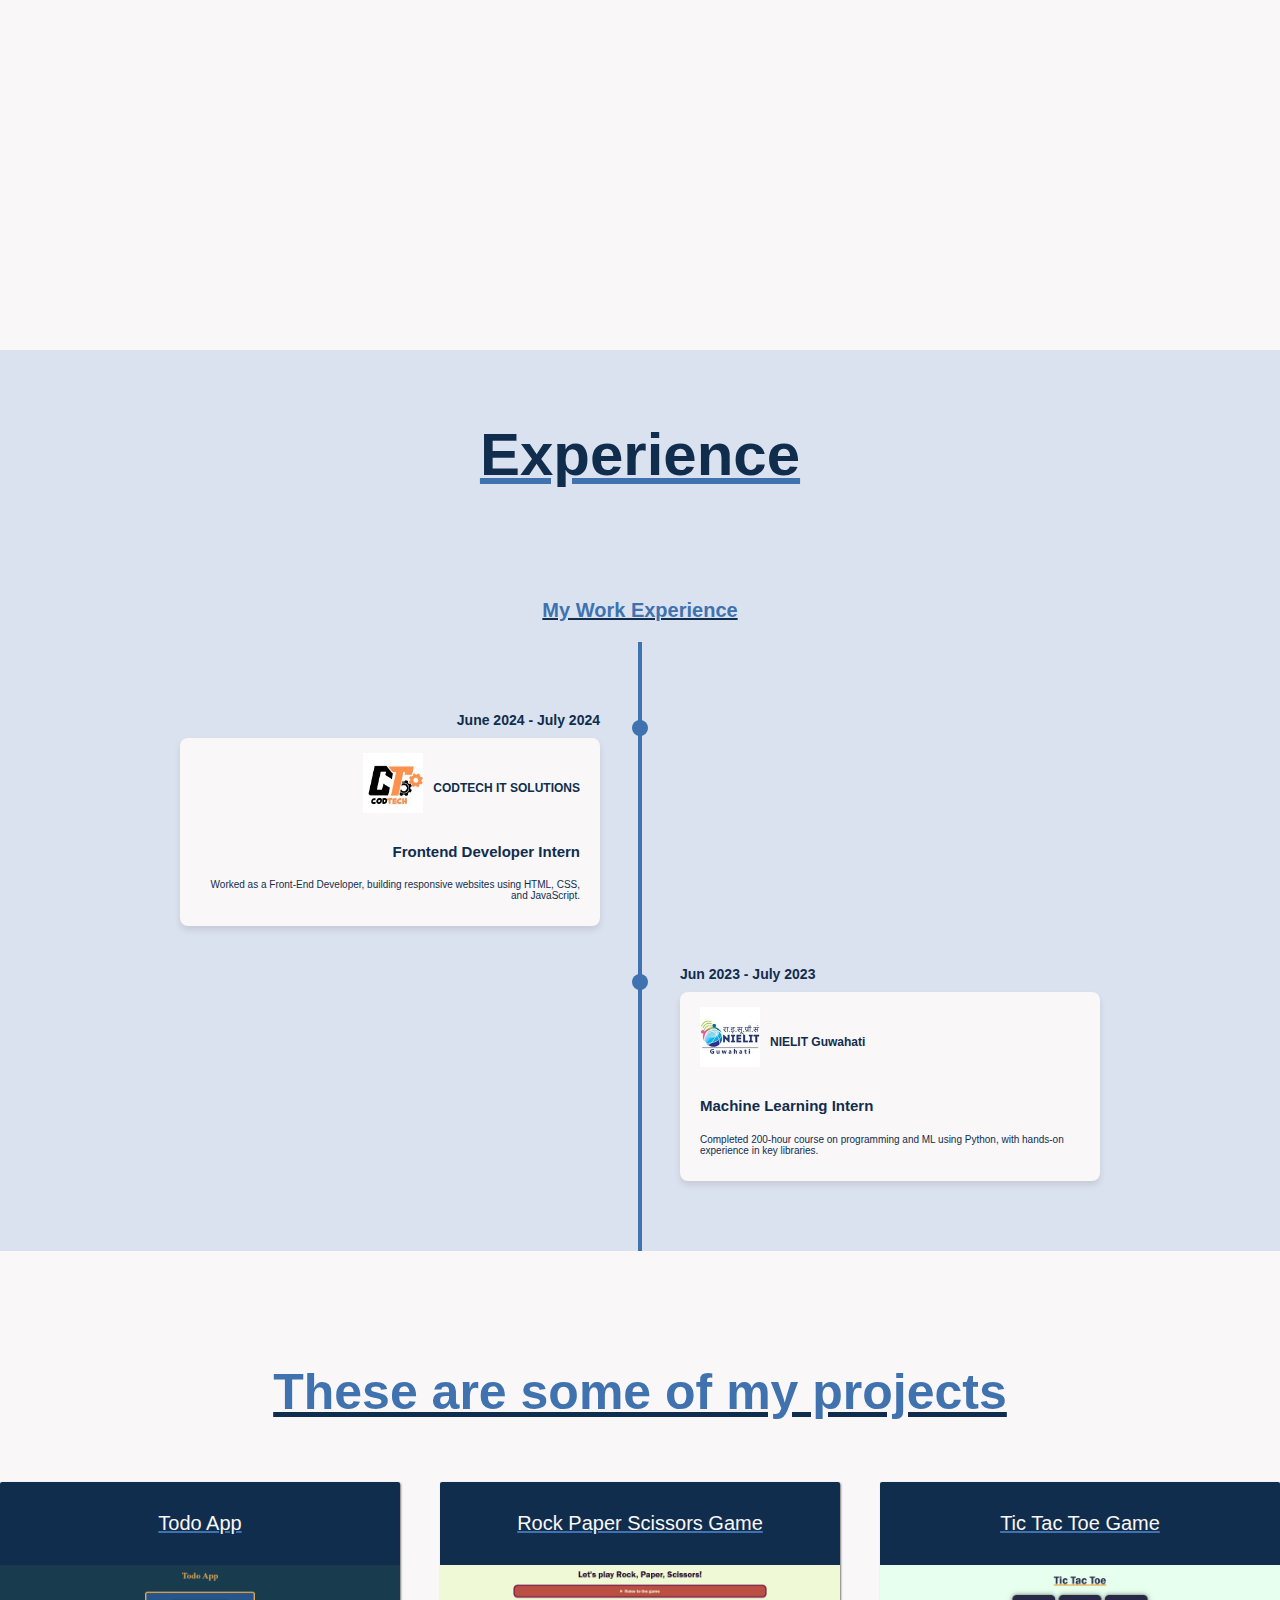
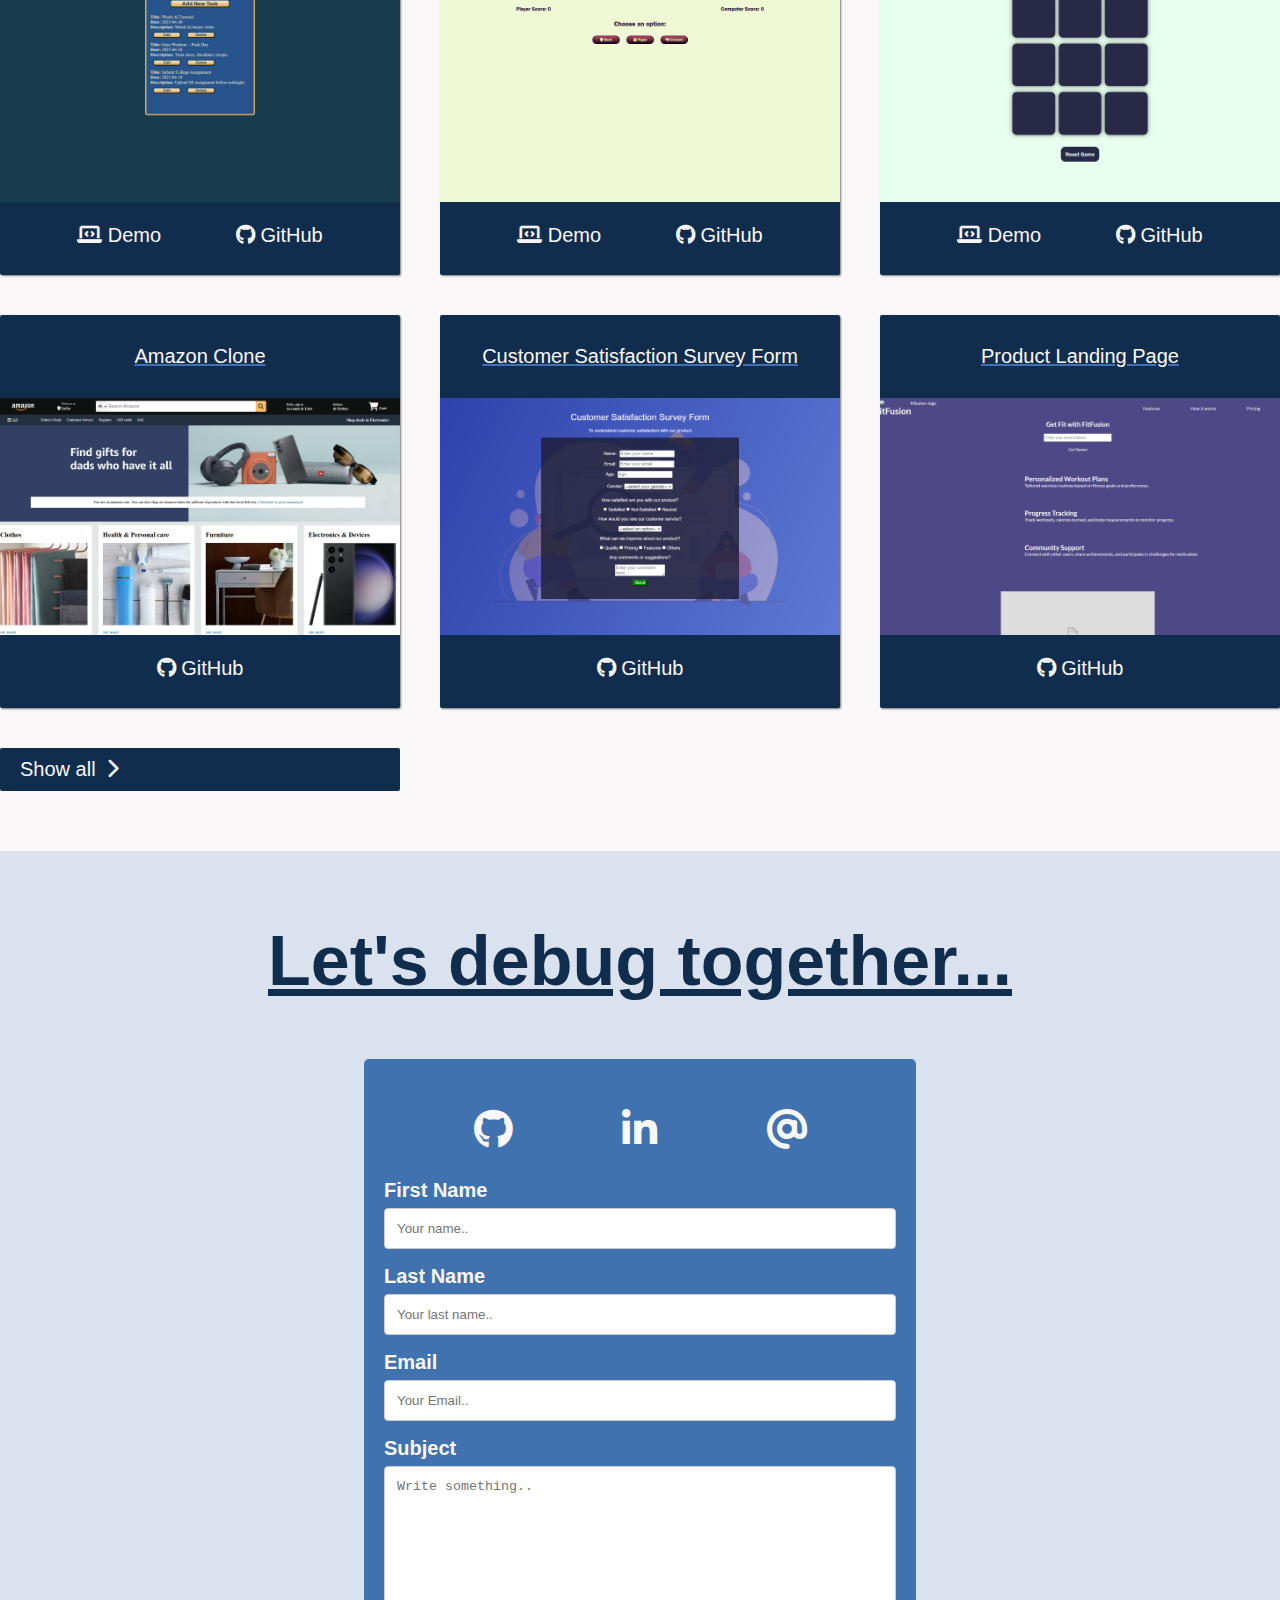
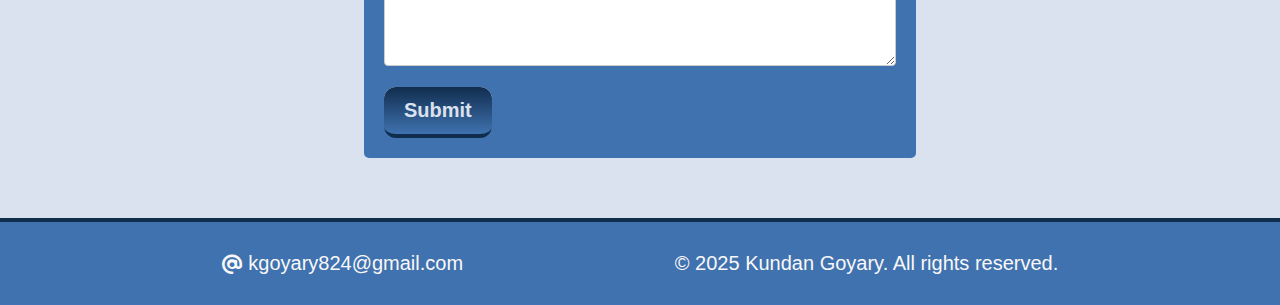
==== commit b00dc8e3: "update html css and responsive" ====
--- a/index.html
+++ b/index.html
@@ -19,18 +19,18 @@
     <header></header>
     <main>
     <nav class="topnav" id="myTopnav">
-      <a href="javascript:void(0);" class="closebtn" onclick="closeNav()">&times;</a>
+      <a href="javascript:void(0);" class="closebtn" onclick="closeNav()"><i class="fa-solid fa-xmark"></i></a>
         <div class="topnav-content"></div>
-        <a href="#home" class="active">Home</a>
-        <a href="#about">About</a>
-        <a href="#experience">Experience</a>
-        <a href="#projects">Projects</a>
-        <a href="#message">Message</a>
+        <a href="#home" class="active"><i class="fa-solid fa-house nav-icon"></i> Home</a>
+        <a href="#about"><i class="fa-solid fa-user nav-icon"></i> About</a>
+        <a href="#experience"><i class="fa-solid fa-briefcase nav-icon"></i> Experience</a>
+        <a href="#projects"><i class="fa-solid fa-laptop-code nav-icon"></i> Projects</a>
+        <a href="#message"><i class="fa-solid fa-envelope nav-icon"></i> Message</a>
        </div>
     </nav>
     <div class="mobile-header">
-      <a href="#home" class="active">Home</a>
-      <span class="menu-icon" onclick="openNav()">&#9776;</span>
+      <a href="#home" class="active"><i class="fa-solid fa-house"></i></a>
+      <span class="menu-icon" onclick="openNav()"><i class="fa-solid fa-bars"></i></span>
     </div>
     <section id="home" class="home">
         <h1 class="home-content">Hey Iam <span class="name">Kundan</span></h1>
--- a/styles.css
+++ b/styles.css
@@ -37,7 +37,7 @@
     display: block;
     color: var(--main-1);
     text-align: center;
-    padding: 14px 16px;
+    padding: 16px 20px;
     text-decoration: none;
     font-size: 17px;
     transition: 0.3s;
@@ -45,8 +45,14 @@
 
 .topnav a:hover {
     color: var(--main-3);
-    text-decoration: underline;
-    transition: 0.3s;
+    transition: all 0.3s ease-out;
+    transform: scale(1.3);
+}
+
+.nav-icon {
+  display: block;
+  align-items: center;
+  justify-content: center;
 }
 
 .topnav a.active {
@@ -56,7 +62,8 @@
 
 .topnav a.active:hover {
   color: var(--main-4);
-  text-decoration: underline;
+  transition: all 0.2s ease-out;
+  transform: scale(1.1);
 }
 
 .topnav .menu-icon {
@@ -94,7 +101,7 @@
 
 .name {
     color: var(--main-4);
-    text-decoration: underline;
+    text-decoration: underline var(--main-3);
 }
 
 .home  p {
@@ -107,7 +114,7 @@
 .designation {
     font-family: 'Raleway', sans-serif;
     color: var(--main-3);
-    text-decoration: underline;
+    text-decoration: underline var(--main-4);
 }
 
 .dp {
@@ -119,18 +126,25 @@
 .button {
     text-decoration: none;
     background-color: var(--main-4);
-    color: var(--main-1);
+    color: var(--main-4);
     border-radius: 2rem;
     font-size: 2rem;
     font-weight: 500;
     margin: 50px 0px 0px;
     padding: 14px 25px;
     transition: filter 0.25s;
+    background-image:  linear-gradient(var(--main-4), var(--main-1));
+    font-weight:600;
+    border-bottom: 4px solid var(--main-4);
 
 }
 
 .button:hover {
-  color: var(--main-3);
+  color: var(--main-4);
+  transition: all 0.2s ease-out;
+  transform: scale(1.1);
+  background-color: var(--main-3);
+  background-image:  linear-gradient(var(--main-2), var(--main-3));
 }
 
 .about {
@@ -176,7 +190,7 @@
     text-align: center;
     padding-top: 7rem;
     padding-bottom: 6rem;
-    text-decoration:underline;
+    text-decoration:underline var(--main-3);
     font-weight: bold;
 }
 
@@ -185,6 +199,7 @@
     text-align: center;
     color: var(--main-3);
     font-weight: bold;
+    text-decoration: underline var(--main-4);
 }
 
 
@@ -306,7 +321,7 @@
     padding-bottom: 2rem;
     font-size: 5rem;
     font-weight: bold;
-    text-decoration: underline;
+    text-decoration: underline var(--main-4);
     color: var(--main-3);
     text-align: center;
 }
@@ -351,6 +366,7 @@
   .project-links-title {
     font-size: 2rem;
     padding: 1rem 0.25rem;
+    text-decoration: underline var(--main-3);
   }
 
   .project-links {
@@ -370,6 +386,8 @@
 
   .demo:hover{
     color: var(--main-3);
+    transition: all 0.3s ease-out;
+    transform: scale(1.3);
   }
 
   .github {
@@ -379,6 +397,8 @@
 
   .github:hover {
     color: var(--main-3);
+    transition: all 0.3s ease-out;
+    transform: scale(1.3);
   }
   
   .btn {
@@ -398,6 +418,8 @@
   .btn-show-all:hover {
     background: var(--main-3);
     color: var(--main-2);
+    transition: all 0.3s ease-out;
+    transform: scalex(1.1);
   }
   
   .btn-show-all:hover > i {
@@ -449,19 +471,26 @@
   /* Style the submit button with a specific background color etc */
   input[type=submit] {
     background-color: var(--main-1);
-    color: var(--main-4);
+    color: var(--main-2);
     padding: 12px 20px;
     border: none;
-    border-radius: 4px;
+    border-radius: 1.2rem;
+    font-size: 2rem;
     cursor: pointer;
-    font-weight: bold;
-    
+    background-image:  linear-gradient(var(--main-4), var(--main-3));
+    font-weight:bold;
+    border-bottom: 4px solid var(--main-4);
  }
   
   /* When moving the mouse over the submit button, add a darker green color */
   input[type=submit]:hover {
-    background-color: var(--main-4);
-    color: var(--main-1);
+    background-color: var(--main-3);
+    color: var(--main-4);
+    transition: all 0.3s ease-out;
+    transform: scale(1.1);
+    background-image:  linear-gradient(var(--main-1), var(--main-4));
+    font-weight:600;
+    border-bottom: 4px solid var(--main-3);
   }
   
   /* Add a background color and some padding around the form */
@@ -493,6 +522,8 @@
 
   .contact-links a:hover {
     color: var(--main-4);
+    transition: all 0.3s ease-out;
+    transform: scale(1.2);
   }
   .contact-links a i:hover {
     color: var(--main-4);
--- a/responsive.css
+++ b/responsive.css
@@ -1,32 +1,4 @@
 @media screen and (max-width: 600px) {
-    /* .topnav a:not(:first-child) {
-        display: none;
-    } */
-    
-    /* .topnav a.icon {
-        float: right;
-        display: block;
-    } */
-}
-
-@media screen and (max-width: 600px) {
-    /* .topnav.responsive {
-        position: relative;
-        height: 100vh;
-    }
-    
-    .topnav.responsive .icon {
-        position: absolute;
-        right: 0;
-        top: 0;
-    }
-    
-    .topnav.responsive a {
-        float: none;
-        display: block;
-        text-align: left;
-    } */
-
     .home h1 {
         font-size: 4rem;
     }
@@ -91,7 +63,7 @@
 
       input[type=submit] {
         width: 100%;
-        font-size: 1rem;
+        font-size: 2rem;
       }
     
       .message-title {
@@ -138,6 +110,10 @@
     opacity: 0.9;
   }
 
+  .topnav a:hover {
+    color: var(--main-4);
+  }
+
   .topnav-content {
     position: relative;
     top: 25%;
@@ -155,12 +131,6 @@
     transition: 0.3s;
   }
 
-  .topnav a:hover, .topnav a:focus {
-    color: var(--main-4);
-    background-color: var(--main-3);
-    text-decoration: underline;
-  }
-
   .topnav .closebtn {
     display: block;
     position:absolute;
@@ -168,16 +138,18 @@
     right: 0.1rem;
     font-size: 2.5rem;
     color: var(--main-1);
+    z-index: 1;
   }
 
   .mobile-header {
+    display: block;
     width: 100%;
     overflow: hidden;
     background-color: var(--main-4);
     position: fixed;
     width: 100%;
     z-index: 1;
-    opacity: 0.8;
+    opacity: 0.9;
   }
 
   .mobile-header a {
@@ -200,6 +172,8 @@
 
   .menu-icon:hover {
     color: var(--main-3);
+    transition: all 0.2s ease-out;
+    transform: scale(1.5);
   }
 
   .active {
@@ -209,9 +183,10 @@
     padding: 1rem; 
   }
 
-  .active:hover {
+  .active i:hover {
     color: var(--main-4);
-    text-decoration: underline;
+    transition: all 0.2s ease-out;
+    transform: scale(1.2);
   }
   
 }
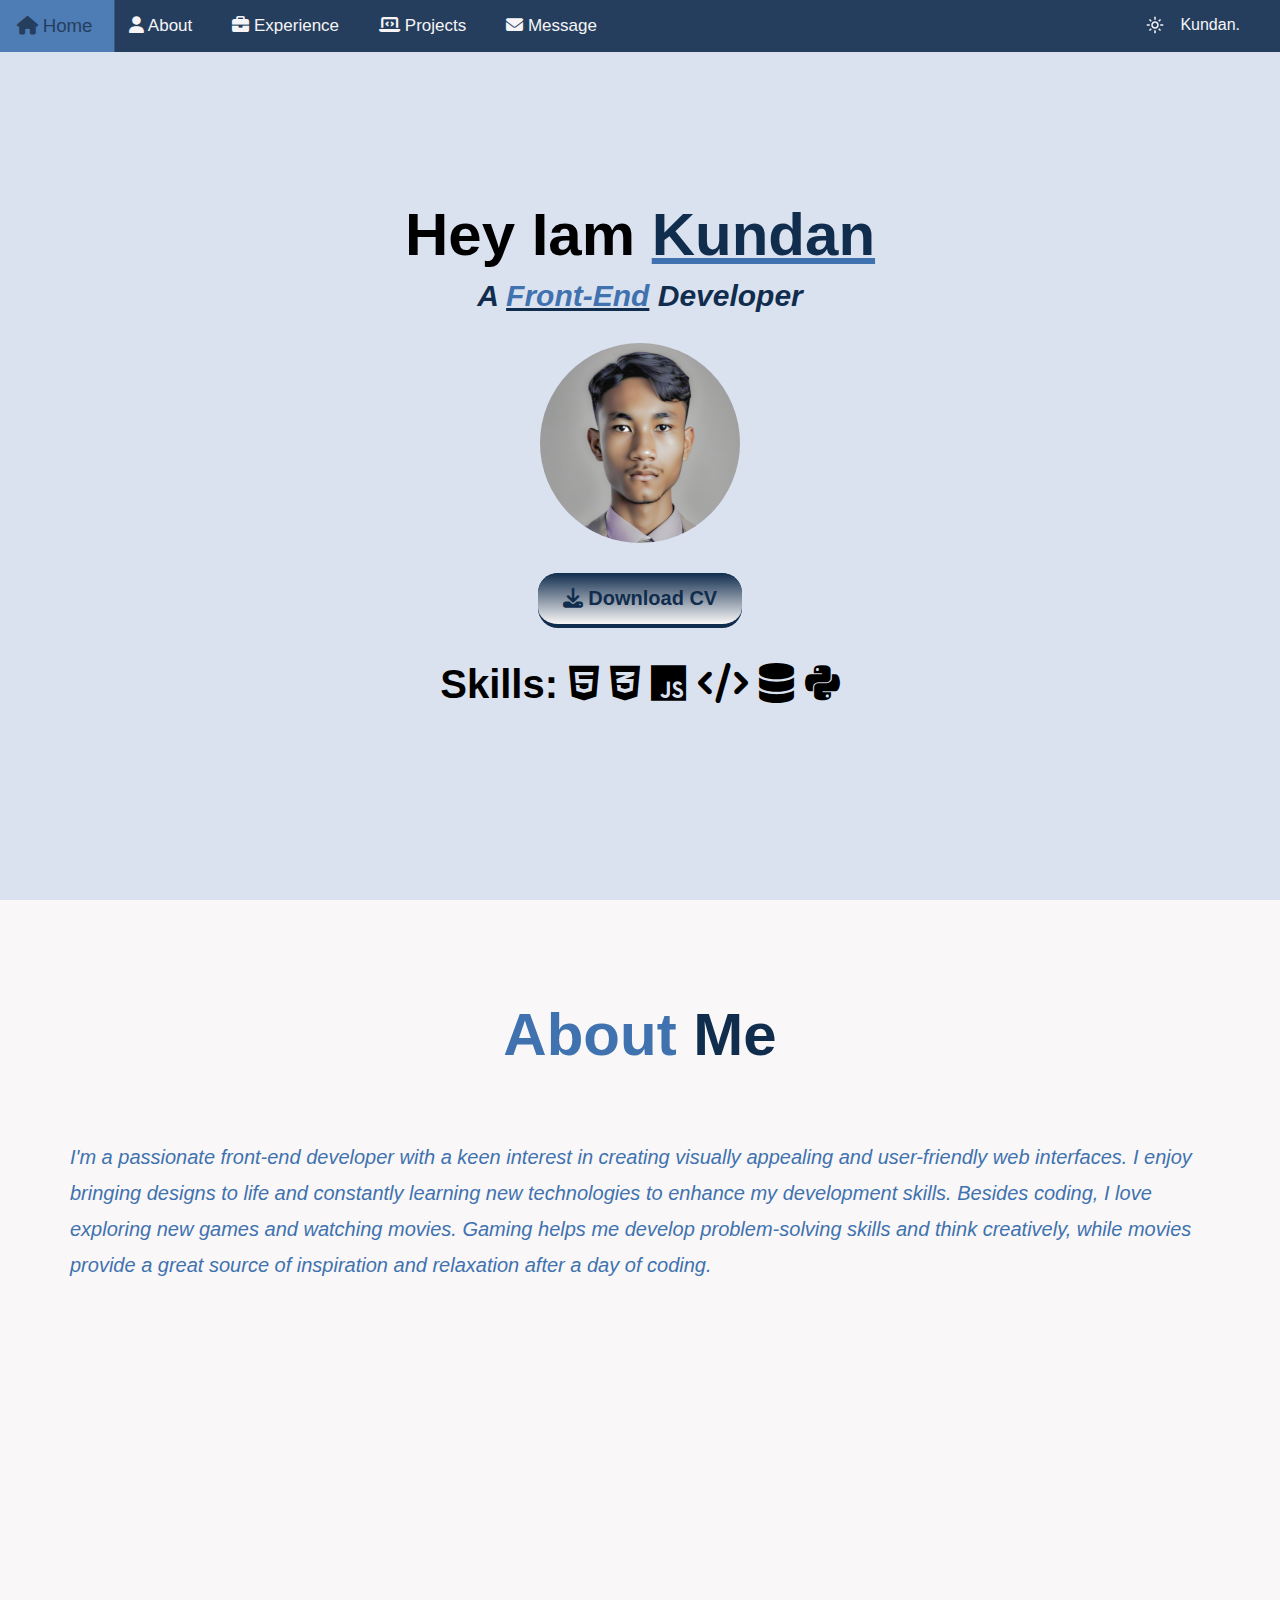
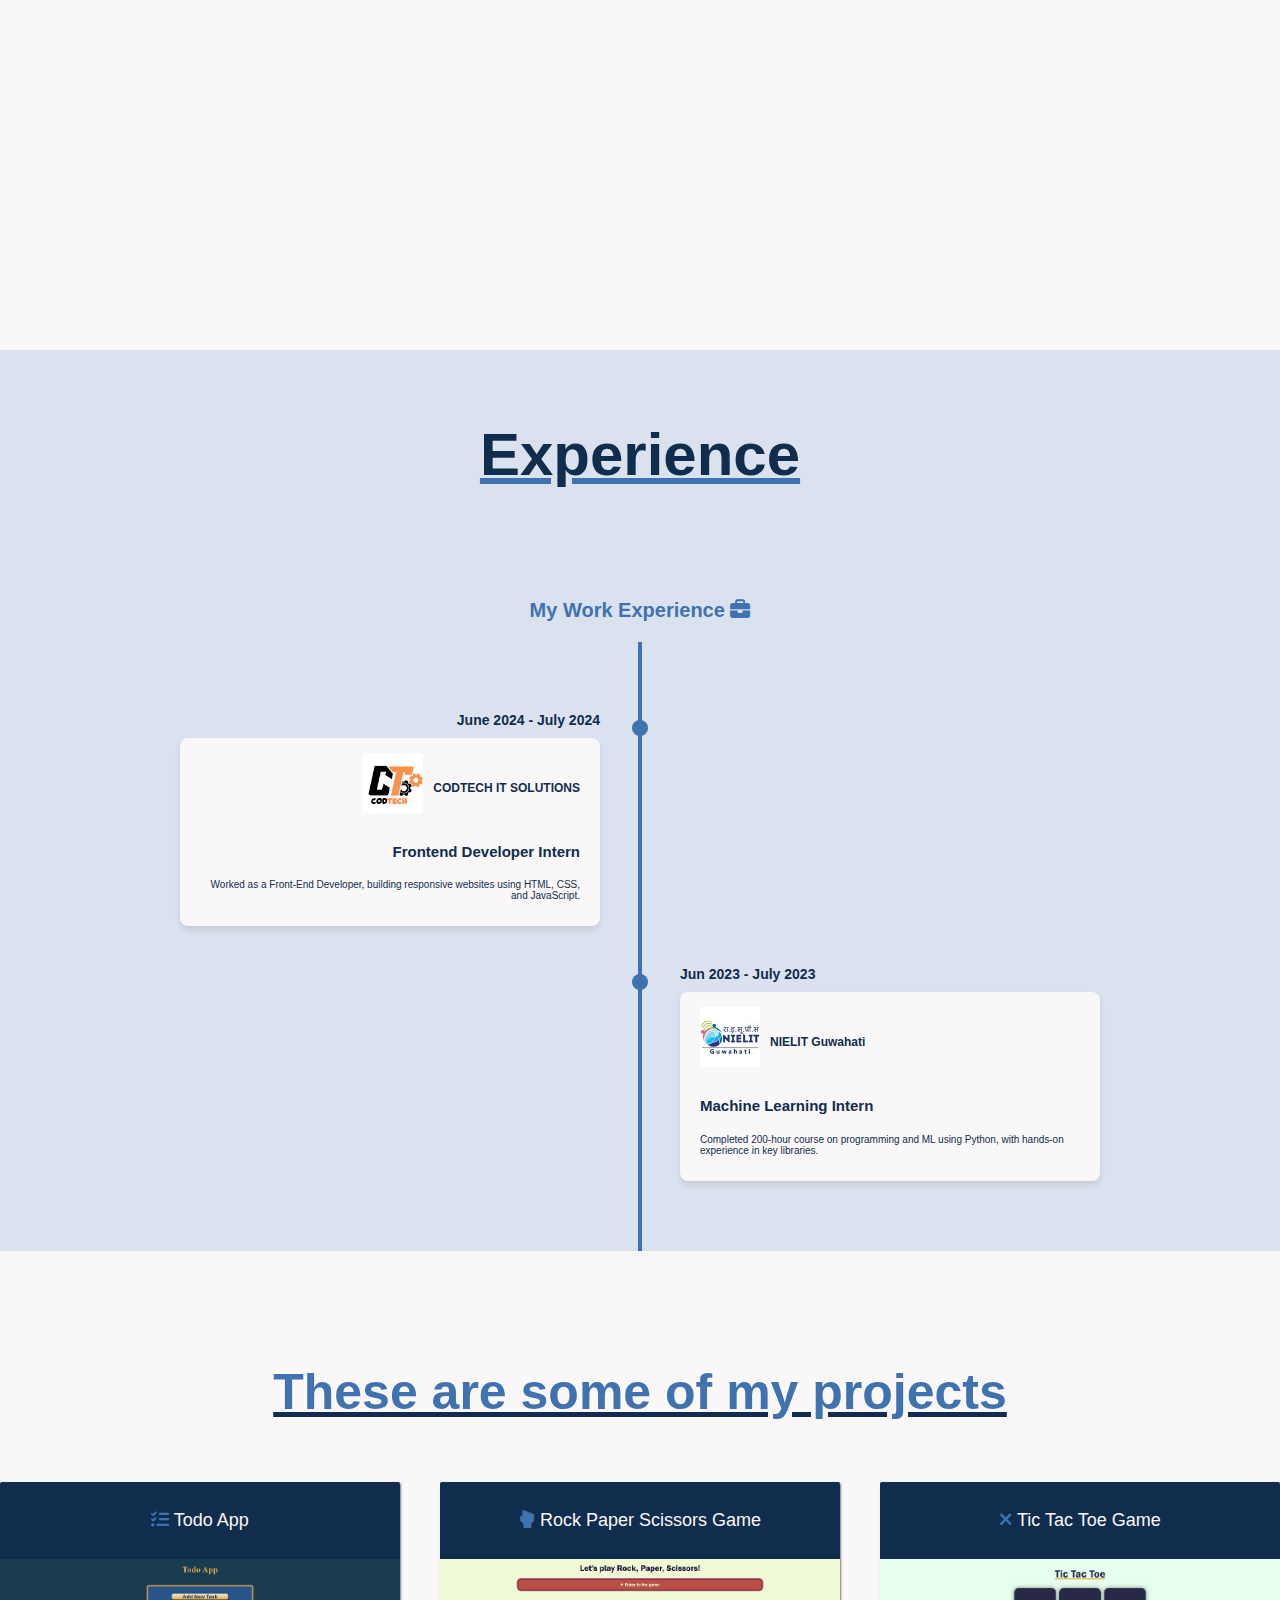
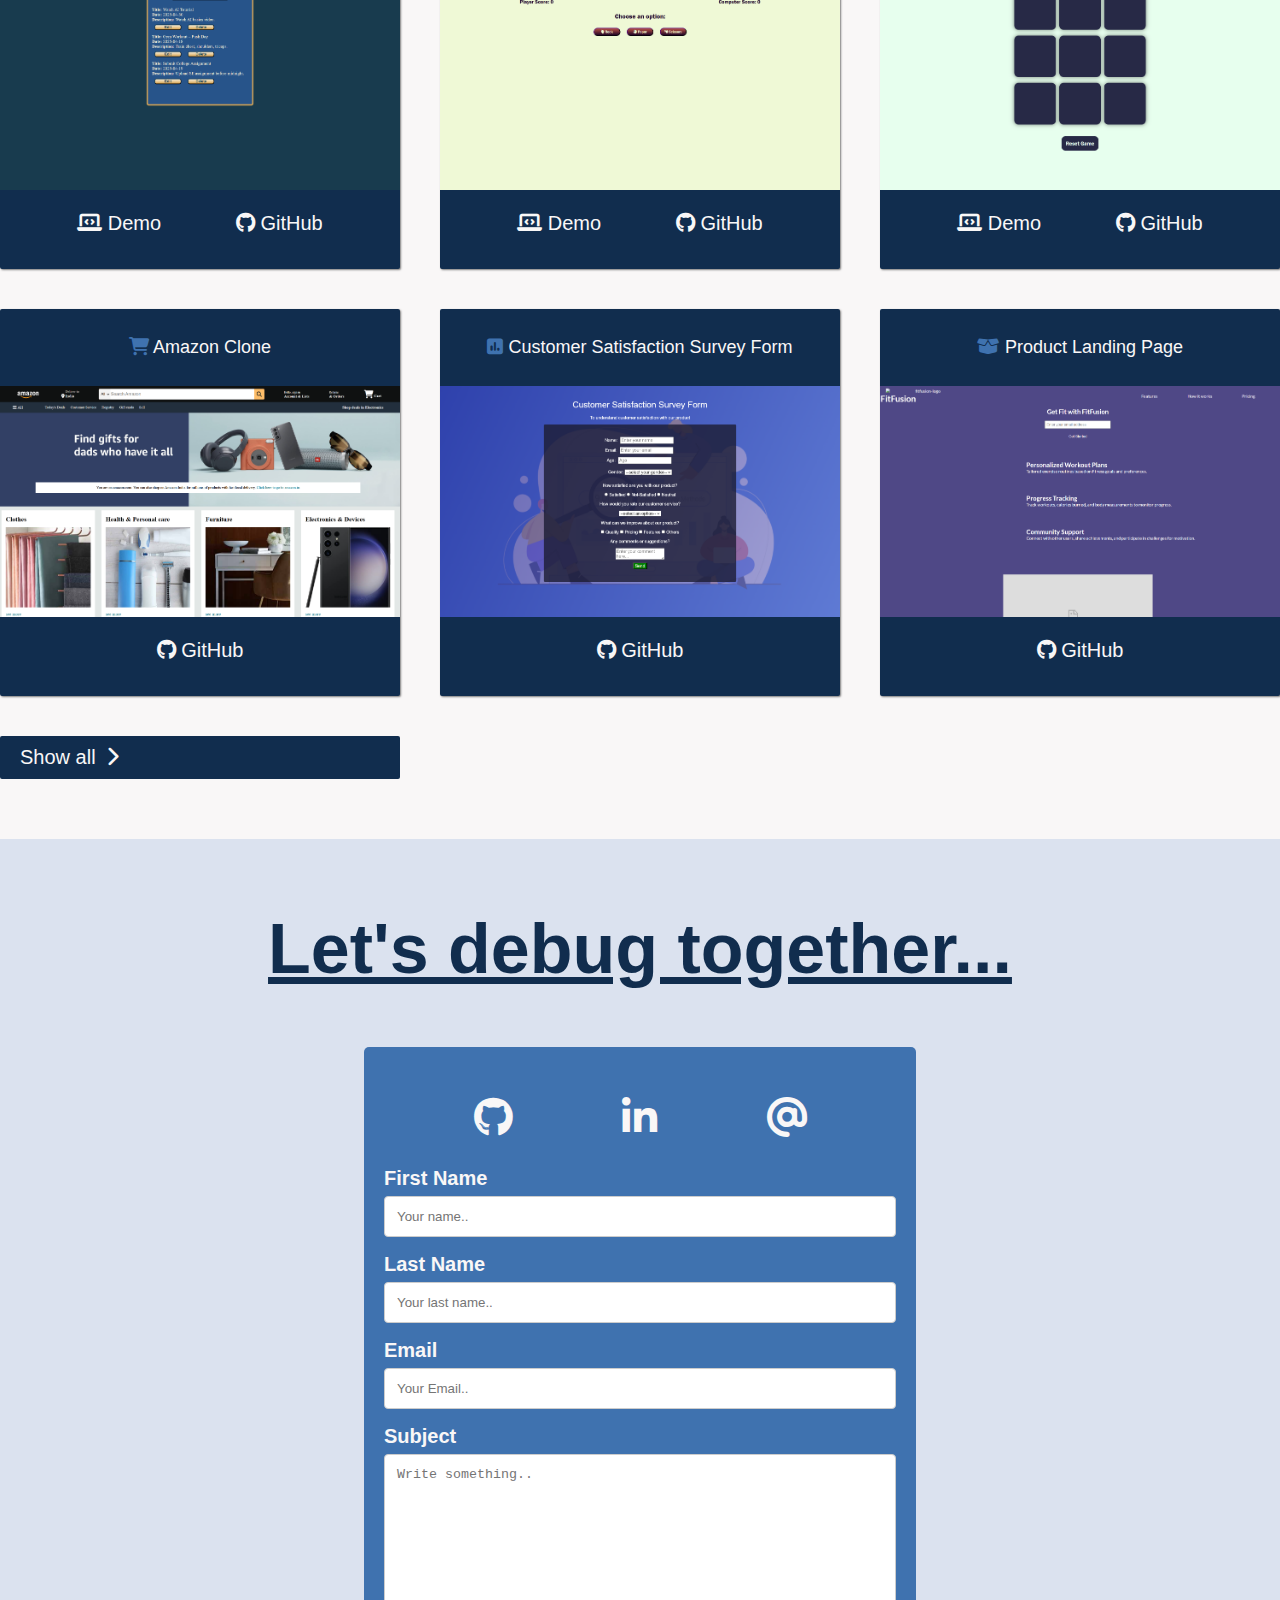
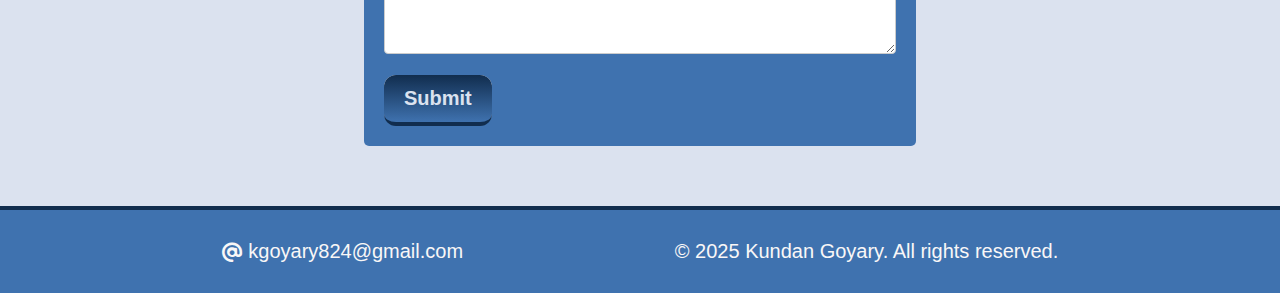
==== commit cc75c990: "update all dark mode and logos added" ====
--- a/index.html
+++ b/index.html
@@ -14,6 +14,7 @@
 
     <link rel="stylesheet" href="https://cdnjs.cloudflare.com/ajax/libs/font-awesome/4.7.0/css/font-awesome.min.css">
     <title>Kundan Goyary</title>
+    <link rel="icon" type="image/png" href="do_logo.png">
 </head>
 <body>
     <header></header>
@@ -26,11 +27,21 @@
         <a href="#experience"><i class="fa-solid fa-briefcase nav-icon"></i> Experience</a>
         <a href="#projects"><i class="fa-solid fa-laptop-code nav-icon"></i> Projects</a>
         <a href="#message"><i class="fa-solid fa-envelope nav-icon"></i> Message</a>
+        <div class="mode hide-mode-phone">
+          <button id="modeBtn" onclick="switchMode()">
+            <svg xmlns="http://www.w3.org/2000/svg" height="24px" viewBox="0 -960 960 960" width="24px" fill="currentColor"><path d="M480-360q50 0 85-35t35-85q0-50-35-85t-85-35q-50 0-85 35t-35 85q0 50 35 85t85 35Zm0 80q-83 0-141.5-58.5T280-480q0-83 58.5-141.5T480-680q83 0 141.5 58.5T680-480q0 83-58.5 141.5T480-280ZM200-440H40v-80h160v80Zm720 0H760v-80h160v80ZM440-760v-160h80v160h-80Zm0 720v-160h80v160h-80ZM256-650l-101-97 57-59 96 100-52 56Zm492 496-97-101 53-55 101 97-57 59Zm-98-550 97-101 59 57-100 96-56-52ZM154-212l101-97 55 53-97 101-59-57Zm326-268Z"/></svg></button>
+            <p class="nav-name">Kundan.</p>
+          </div>
        </div>
     </nav>
     <div class="mobile-header">
       <a href="#home" class="active"><i class="fa-solid fa-house"></i></a>
       <span class="menu-icon" onclick="openNav()"><i class="fa-solid fa-bars"></i></span>
+      <div class="mode">
+        <button id="modeBtn2" onclick="switchMode2()">
+          <svg xmlns="http://www.w3.org/2000/svg" height="24px" viewBox="0 -960 960 960" width="24px" fill="currentColor"><path d="M480-360q50 0 85-35t35-85q0-50-35-85t-85-35q-50 0-85 35t-35 85q0 50 35 85t85 35Zm0 80q-83 0-141.5-58.5T280-480q0-83 58.5-141.5T480-680q83 0 141.5 58.5T680-480q0 83-58.5 141.5T480-280ZM200-440H40v-80h160v80Zm720 0H760v-80h160v80ZM440-760v-160h80v160h-80Zm0 720v-160h80v160h-80ZM256-650l-101-97 57-59 96 100-52 56Zm492 496-97-101 53-55 101 97-57 59Zm-98-550 97-101 59 57-100 96-56-52ZM154-212l101-97 55 53-97 101-59-57Zm326-268Z"/></svg>
+        </div>
+     </div>
     </div>
     <section id="home" class="home">
         <h1 class="home-content">Hey Iam <span class="name">Kundan</span></h1>
@@ -57,7 +68,7 @@
     </section>
     <section id="experience" class="experience">
         <h2 class="timeline-title">Experience</h2>
-        <h3 class="my-timeline">My Work Experience</h3>
+        <h3 class="my-timeline">My Work Experience <i class="fa-solid fa-briefcase"></i></h3>
     <div class="timeline-container">
       <div class="timeline-item left">
         <div class="timeline-dot"></div>
@@ -91,7 +102,7 @@
       <div class="projects-grid">
         <div class="project">
           <p class="project-links-title">
-            Todo App
+            <i class="fas fa-tasks project-title-logo"></i> Todo App
           </p>
       
           <img
@@ -106,7 +117,7 @@
         </div>
         <div class="project">
           <p class="project-links-title">
-            Rock Paper Scissors Game
+            <i class="fas fa-hand-rock project-title-logo"></i> Rock Paper Scissors Game
           </p>
       
           <img
@@ -121,7 +132,7 @@
         </div>
         <div class="project">
           <p class="project-links-title">
-            Tic Tac Toe Game
+            <i class="fas fa-times project-title-logo"></i> Tic Tac Toe Game
           </p>
       
           <img
@@ -137,7 +148,7 @@
 
         <div class="project">
           <p class="project-links-title">
-            Amazon Clone
+            <i class="fas fa-shopping-cart project-title-logo"></i> Amazon Clone
           </p>
       
           <img
@@ -152,7 +163,7 @@
 
         <div class="project">
           <p class="project-links-title">
-            Customer Satisfaction Survey Form
+            <i class="fas fa-poll project-title-logo"></i> Customer Satisfaction Survey Form
           </p>
       
           <img
@@ -167,7 +178,7 @@
 
         <div class="project">
           <p class="project-links-title">
-            Product Landing Page
+            <i class="fas fa-box-open project-title-logo"></i> Product Landing Page
           </p>
       
           <img
--- a/styles.css
+++ b/styles.css
@@ -3,6 +3,52 @@
     --main-2: #DBE2EF;
     --main-3: #3F72AF;
     --main-4: #112D4E;
+}
+
+
+.light-mode {
+  --main-1: #F9F7F7;
+  --main-2: #DBE2EF;
+  --main-3: #3F72AF;
+  --main-4: #112D4E;
+}
+
+.dark-mode {
+  --main-1: #A9C9FF;
+  --main-2: #4D8DC6;
+  --main-3: #2C3E50;
+  --main-4: #1E1E1E;
+}
+
+.cyber-neon-mode {
+--main-4:	#121212;	
+--main-3:	#333333;	
+--main-2:	#5A5A89;	
+--main-1:	#D4D4DC;
+}
+
+
+.mode button {
+  border-radius: 50%;
+  background-color: transparent;
+  color: var(--main-1);
+  width: 30px;
+  height: 30px;
+  border: none;
+  border-radius: 50%;
+  margin: 1rem;
+  display: flex;
+  align-items: center;
+  justify-content: center;
+  cursor: pointer;
+  transition: 0.3s;
+}
+
+.mode button:hover {
+  color: var(--main-4);
+  background-color: var(--main-1);
+  transition: all 0.3s ease-out;
+  transform: scale(1.1);
 }
 
 html {
@@ -28,6 +74,18 @@
     opacity: 0.9;
 }
 
+.mode {
+  display: flex;
+  justify-content:right;
+  align-items: center;
+}
+
+.nav-name {
+  color: var(--main-1);
+  font-size: 16px;
+  padding-right: 4rem;
+}
+
 .mobile-header {
   display: none;
 }
@@ -41,12 +99,13 @@
     text-decoration: none;
     font-size: 17px;
     transition: 0.3s;
-}
+} 
+
 
 .topnav a:hover {
     color: var(--main-3);
     transition: all 0.3s ease-out;
-    transform: scale(1.3);
+    transform: scale(1.2);
 }
 
 .nav-icon {
@@ -199,7 +258,6 @@
     text-align: center;
     color: var(--main-3);
     font-weight: bold;
-    text-decoration: underline var(--main-4);
 }
 
 
@@ -326,6 +384,11 @@
     text-align: center;
 }
 
+.project-title-logo {
+  color: var(--main-3);
+}
+
+
   .projects-grid {
     display: grid;
     grid-template-columns:repeat(auto-fit, minmax(320px, 1fr) );
@@ -347,15 +410,20 @@
     padding-bottom: 2rem;
     text-decoration: none;
   }
-  
-  .code {
+
+  .project:hover {
+    transition: all 0.3s ease-out;
+    transform: scale(1.1);
+  }
+  
+  /* .code {
     color: var(--main-1);
     transition: color 0.3s ease-out;
-  }
-  
-  .project:hover .code {
-    color: var(--main-3);
-  }
+  } */
+  
+  /* .project:hover .code {
+    color: var(--main-3);
+  } */
 
   .project-links-image{
     height: calc(100% - 13.6rem);
@@ -364,9 +432,8 @@
   }
 
   .project-links-title {
-    font-size: 2rem;
+    font-size: 1.8rem;
     padding: 1rem 0.25rem;
-    text-decoration: underline var(--main-3);
   }
 
   .project-links {
@@ -387,7 +454,7 @@
   .demo:hover{
     color: var(--main-3);
     transition: all 0.3s ease-out;
-    transform: scale(1.3);
+    transform: scale(1.2);
   }
 
   .github {
--- a/responsive.css
+++ b/responsive.css
@@ -54,9 +54,10 @@
         width: 80%;
       }
 
-      .project-title {
-        font-size: 1.6rem;
-      }
+      .project-links-title {
+        font-size: 1.7rem;
+      }
+
       .btn-show-all {
         font-size: 1.5rem;
       }
@@ -112,6 +113,7 @@
 
   .topnav a:hover {
     color: var(--main-4);
+    background-color: transparent;
   }
 
   .topnav-content {
@@ -189,4 +191,10 @@
     transform: scale(1.2);
   }
   
+  .mode button {
+    float: right;
+  }
+  .hide-mode-phone {
+    display: none;
+  }
 }
